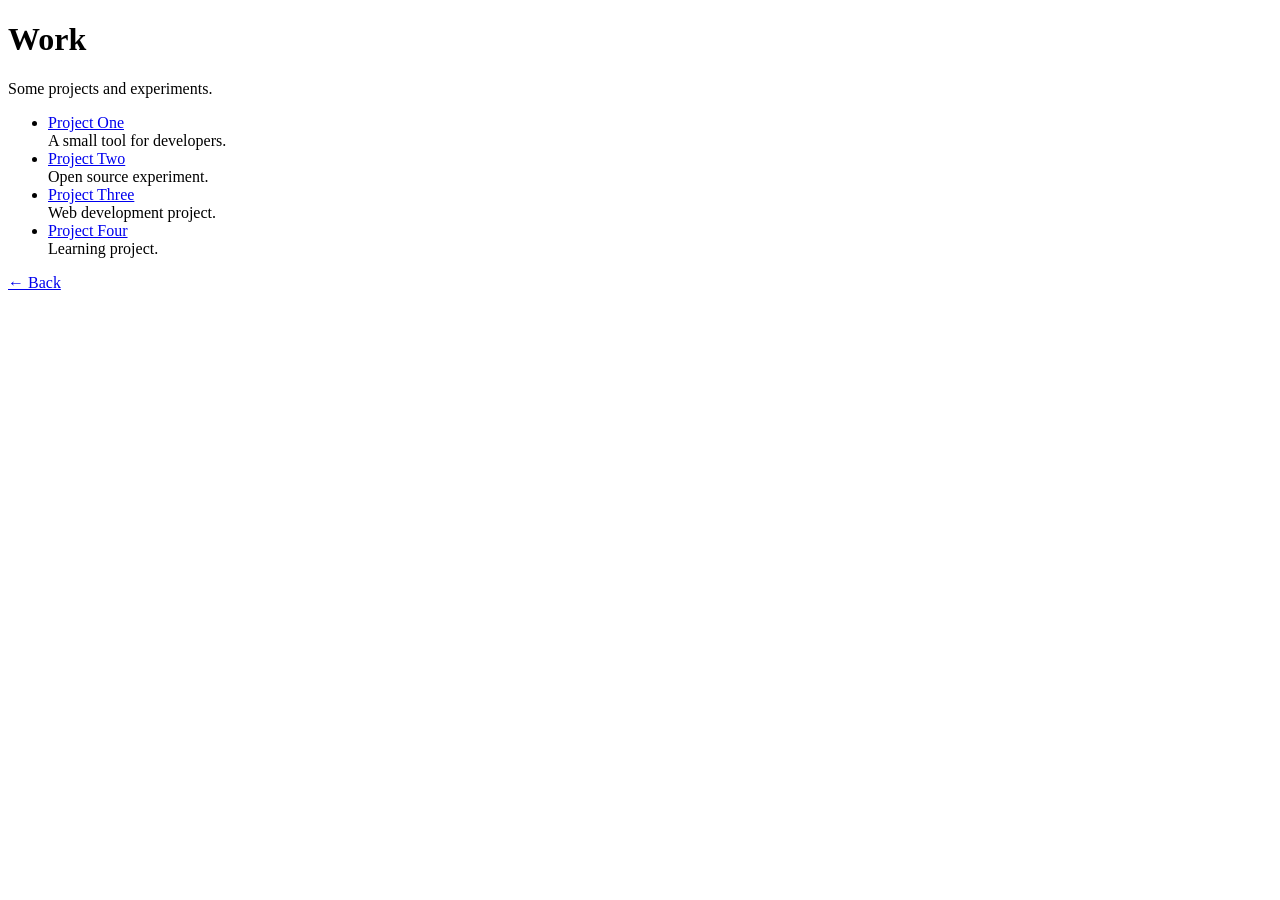
==== work.html @ caf37419 "Create work.html" ====
<!DOCTYPE html>
<html lang="en">
<head>
<meta charset="UTF-8">
<title>Work</title>
<link rel="stylesheet" href="style.css">
</head>

<body>

<div class="container">

<h1>Work</h1>

<p>Some projects and experiments.</p>

<ul class="work-list">

<li>
<a href="#">Project One</a><br>
<span>A small tool for developers.</span>
</li>

<li>
<a href="#">Project Two</a><br>
<span>Open source experiment.</span>
</li>

<li>
<a href="#">Project Three</a><br>
<span>Web development project.</span>
</li>

<li>
<a href="#">Project Four</a><br>
<span>Learning project.</span>
</li>

</ul>

<p class="back">
<a href="index.html">← Back</a>
</p>

</div>

</body>
</html>
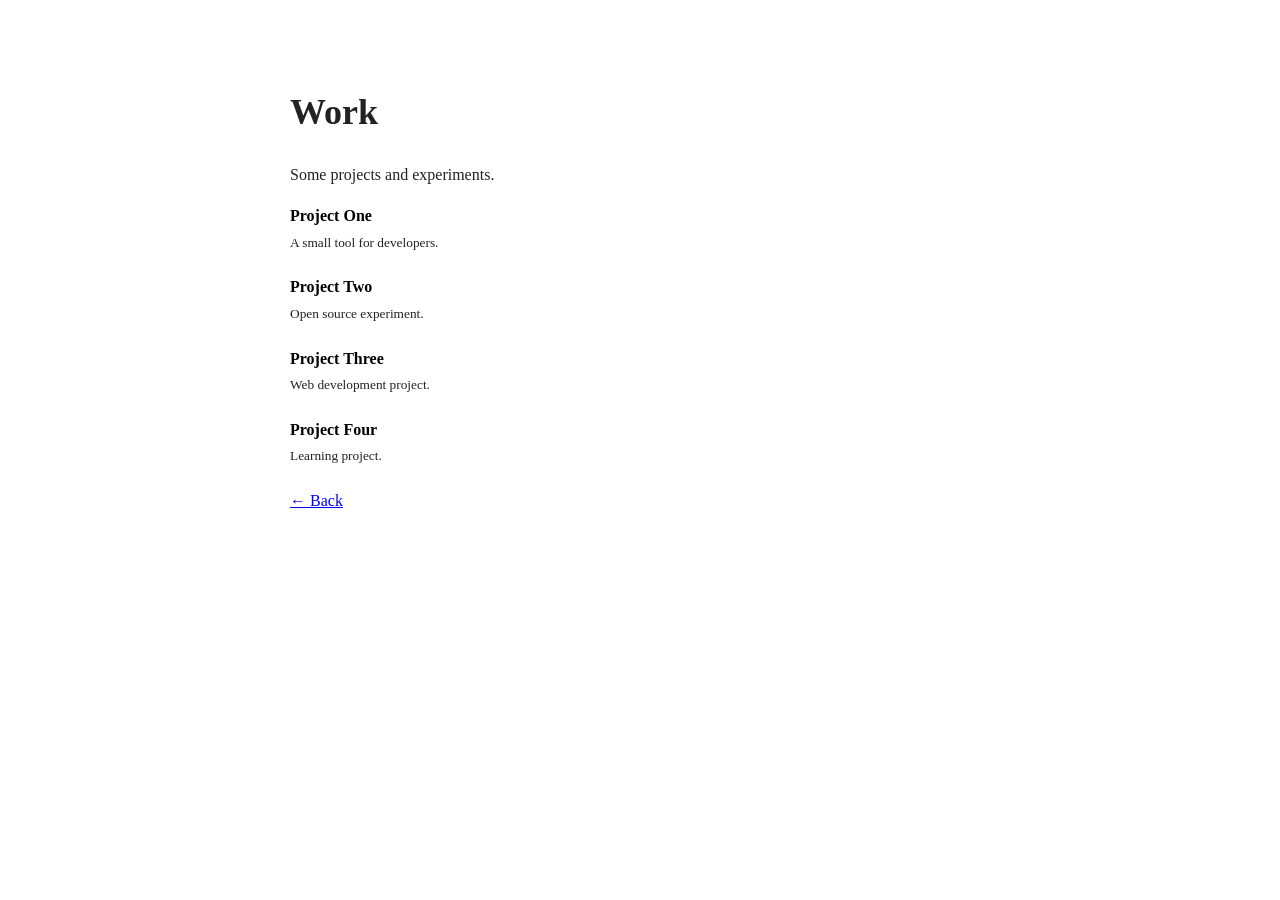
==== commit 4b07277d: "Update work.html" ====
--- a/work.html
+++ b/work.html
@@ -1,48 +1,37 @@
 <!DOCTYPE html>
 <html lang="en">
 <head>
-<meta charset="UTF-8">
-<title>Work</title>
-<link rel="stylesheet" href="style.css">
+<meta charset="UTF-8" />
+<meta name="viewport" content="width=device-width, initial-scale=1" />
+<title>Work — Kailash Nadh</title>
+<link rel="stylesheet" href="style.css" />
 </head>
+<body>
+  <main class="container">
+    <h1>Work</h1>
 
-<body>
+    <p>Some projects and experiments.</p>
 
-<div class="container">
+    <ul class="work-list">
+      <li>
+        <a href="#">Project One</a><br />
+        <small>A small tool for developers.</small>
+      </li>
+      <li>
+        <a href="#">Project Two</a><br />
+        <small>Open source experiment.</small>
+      </li>
+      <li>
+        <a href="#">Project Three</a><br />
+        <small>Web development project.</small>
+      </li>
+      <li>
+        <a href="#">Project Four</a><br />
+        <small>Learning project.</small>
+      </li>
+    </ul>
 
-<h1>Work</h1>
-
-<p>Some projects and experiments.</p>
-
-<ul class="work-list">
-
-<li>
-<a href="#">Project One</a><br>
-<span>A small tool for developers.</span>
-</li>
-
-<li>
-<a href="#">Project Two</a><br>
-<span>Open source experiment.</span>
-</li>
-
-<li>
-<a href="#">Project Three</a><br>
-<span>Web development project.</span>
-</li>
-
-<li>
-<a href="#">Project Four</a><br>
-<span>Learning project.</span>
-</li>
-
-</ul>
-
-<p class="back">
-<a href="index.html">← Back</a>
-</p>
-
-</div>
-
+    <p><a href="index.html" class="back-link">← Back</a></p>
+  </main>
 </body>
 </html>
--- a/style.css
+++ b/style.css
@@ -0,0 +1,64 @@
+body{
+font-family: Georgia, serif;
+background:#ffffff;
+color:#222;
+margin:0;
+line-height:1.6;
+}
+
+.container{
+max-width:700px;
+margin:auto;
+padding:60px 20px;
+}
+
+h1{
+font-size:36px;
+margin-bottom:20px;
+}
+
+.intro{
+font-size:18px;
+margin-bottom:30px;
+}
+
+.nav{
+list-style:none;
+padding:0;
+}
+
+.nav li{
+margin:8px 0;
+}
+
+.nav a{
+text-decoration:none;
+color:#000;
+}
+
+.nav a:hover{
+text-decoration:underline;
+}
+
+.work-list{
+list-style:none;
+padding:0;
+}
+
+.work-list li{
+margin-bottom:20px;
+}
+
+.work-list a{
+font-weight:bold;
+text-decoration:none;
+color:#000;
+}
+
+.work-list a:hover{
+text-decoration:underline;
+}
+
+.back{
+margin-top:40px;
+}
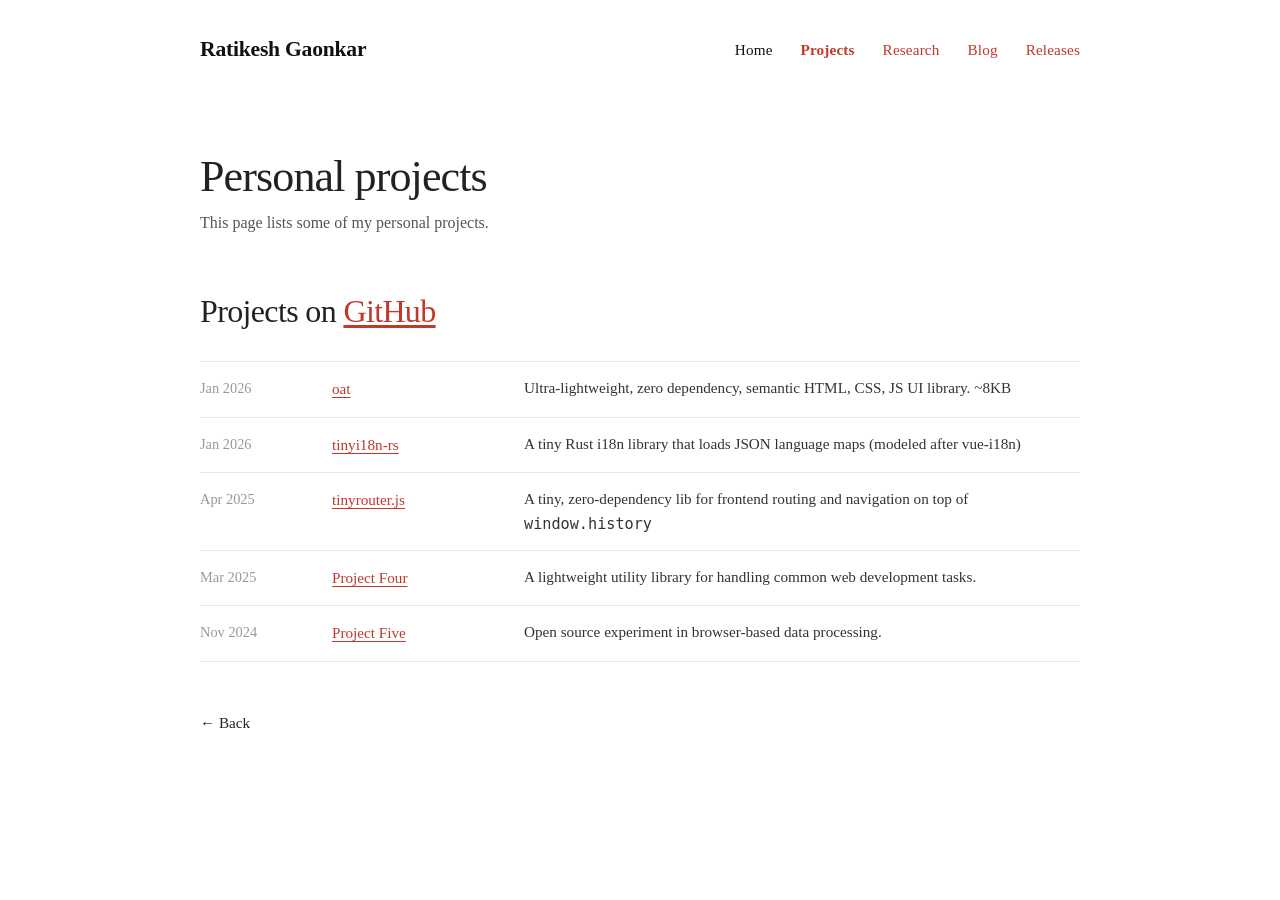
==== commit 0466fbf3: "Update work.html" ====
--- a/work.html
+++ b/work.html
@@ -1,37 +1,62 @@
 <!DOCTYPE html>
 <html lang="en">
 <head>
-<meta charset="UTF-8" />
-<meta name="viewport" content="width=device-width, initial-scale=1" />
-<title>Work — Kailash Nadh</title>
-<link rel="stylesheet" href="style.css" />
+  <meta charset="UTF-8" />
+  <meta name="viewport" content="width=device-width, initial-scale=1" />
+  <title>Projects — Ratikesh Gaonkar</title>
+  <link rel="stylesheet" href="style.css" />
 </head>
 <body>
+
+  <header class="site-header">
+    <a href="index.html" class="site-name">Ratikesh Gaonkar</a>
+    <nav class="site-nav">
+      <a href="index.html">Home</a>
+      <a href="work.html" class="active">Projects</a>
+      <a href="research.html" style="color:#c0392b;">Research</a>
+      <a href="blog.html" style="color:#c0392b;">Blog</a>
+      <a href="releases.html" style="color:#c0392b;">Releases</a>
+    </nav>
+  </header>
+
   <main class="container">
-    <h1>Work</h1>
+    <h1 class="page-title">Personal projects</h1>
+    <p class="page-intro">This page lists some of my personal projects.</p>
 
-    <p>Some projects and experiments.</p>
+    <h2 class="section-heading">
+      Projects on <a href="https://github.com/" target="_blank" rel="noopener noreferrer">GitHub</a>
+    </h2>
 
-    <ul class="work-list">
+    <ul class="project-list">
       <li>
-        <a href="#">Project One</a><br />
-        <small>A small tool for developers.</small>
+        <span class="proj-date">Jan 2026</span>
+        <span class="proj-name"><a href="#">oat</a></span>
+        <span class="proj-desc">Ultra-lightweight, zero dependency, semantic HTML, CSS, JS UI library. ~8KB</span>
       </li>
       <li>
-        <a href="#">Project Two</a><br />
-        <small>Open source experiment.</small>
+        <span class="proj-date">Jan 2026</span>
+        <span class="proj-name"><a href="#">tinyi18n-rs</a></span>
+        <span class="proj-desc">A tiny Rust i18n library that loads JSON language maps (modeled after vue-i18n)</span>
       </li>
       <li>
-        <a href="#">Project Three</a><br />
-        <small>Web development project.</small>
+        <span class="proj-date">Apr 2025</span>
+        <span class="proj-name"><a href="#">tinyrouter.js</a></span>
+        <span class="proj-desc">A tiny, zero-dependency lib for frontend routing and navigation on top of <code>window.history</code></span>
       </li>
       <li>
-        <a href="#">Project Four</a><br />
-        <small>Learning project.</small>
+        <span class="proj-date">Mar 2025</span>
+        <span class="proj-name"><a href="#">Project Four</a></span>
+        <span class="proj-desc">A lightweight utility library for handling common web development tasks.</span>
+      </li>
+      <li>
+        <span class="proj-date">Nov 2024</span>
+        <span class="proj-name"><a href="#">Project Five</a></span>
+        <span class="proj-desc">Open source experiment in browser-based data processing.</span>
       </li>
     </ul>
 
     <p><a href="index.html" class="back-link">← Back</a></p>
   </main>
+
 </body>
 </html>
--- a/style.css
+++ b/style.css
@@ -1,64 +1,201 @@
-body{
-font-family: Georgia, serif;
-background:#ffffff;
-color:#222;
-margin:0;
-line-height:1.6;
-}
-
-.container{
-max-width:700px;
-margin:auto;
-padding:60px 20px;
-}
-
-h1{
-font-size:36px;
-margin-bottom:20px;
-}
-
-.intro{
-font-size:18px;
-margin-bottom:30px;
-}
-
-.nav{
-list-style:none;
-padding:0;
-}
-
-.nav li{
-margin:8px 0;
-}
-
-.nav a{
-text-decoration:none;
-color:#000;
-}
-
-.nav a:hover{
-text-decoration:underline;
-}
-
-.work-list{
-list-style:none;
-padding:0;
-}
-
-.work-list li{
-margin-bottom:20px;
-}
-
-.work-list a{
-font-weight:bold;
-text-decoration:none;
-color:#000;
-}
-
-.work-list a:hover{
-text-decoration:underline;
-}
-
-.back{
-margin-top:40px;
-}
+/* Reset and base */
+* {
+  box-sizing: border-box;
+}
+
+body {
+  margin: 0;
+  font-family: Georgia, "Times New Roman", serif;
+  background-color: #fff;
+  color: #222;
+  line-height: 1.65;
+  -webkit-font-smoothing: antialiased;
+}
+
+/* ─── HEADER / NAV ─── */
+.site-header {
+  display: flex;
+  align-items: center;
+  justify-content: space-between;
+  max-width: 960px;
+  margin: 0 auto;
+  padding: 32px 40px 24px;
+  border-bottom: none;
+}
+
+.site-name {
+  font-size: 1.35rem;
+  font-weight: 700;
+  color: #111;
+  text-decoration: none;
+  letter-spacing: -0.01em;
+}
+
+.site-nav {
+  display: flex;
+  gap: 28px;
+  align-items: center;
+}
+
+.site-nav a {
+  font-size: 0.95rem;
+  font-weight: 500;
+  font-family: Georgia, serif;
+  color: #111;
+  text-decoration: none;
+  letter-spacing: 0.01em;
+}
+
+.site-nav a.active,
+.site-nav a:hover {
+  color: #c0392b;
+}
+
+/* Active nav item is bold */
+.site-nav a.active {
+  font-weight: 700;
+}
+
+/* ─── MAIN CONTENT ─── */
+.container {
+  max-width: 960px;
+  margin: 0 auto;
+  padding: 60px 40px 100px;
+}
+
+/* ─── PAGE TITLE ─── */
+h1.page-title {
+  font-size: 2.75rem;
+  font-weight: 400;
+  letter-spacing: -0.02em;
+  margin: 0 0 0.5rem 0;
+  line-height: 1.15;
+}
+
+.page-intro {
+  font-size: 1rem;
+  color: #555;
+  margin: 0 0 3rem 0;
+}
+
+/* ─── SECTION HEADING ─── */
+h2.section-heading {
+  font-size: 2rem;
+  font-weight: 400;
+  letter-spacing: -0.02em;
+  margin: 0 0 1.5rem 0;
+}
+
+h2.section-heading a {
+  color: #c0392b;
+  text-decoration: underline;
+  text-underline-offset: 3px;
+}
+
+/* ─── PROJECT LIST ─── */
+.project-list {
+  list-style: none;
+  padding: 0;
+  margin: 0 0 3rem 0;
+}
+
+.project-list li {
+  display: grid;
+  grid-template-columns: 120px 180px 1fr;
+  gap: 0 12px;
+  padding: 14px 0;
+  border-top: 1px solid #e8e8e8;
+  align-items: start;
+}
+
+.project-list li:last-child {
+  border-bottom: 1px solid #e8e8e8;
+}
+
+.proj-date {
+  font-size: 0.9rem;
+  color: #999;
+  padding-top: 1px;
+}
+
+.proj-name a {
+  color: #c0392b;
+  text-decoration: underline;
+  text-underline-offset: 3px;
+  font-size: 0.95rem;
+}
+
+.proj-name a:hover {
+  color: #96281b;
+}
+
+.proj-desc {
+  font-size: 0.95rem;
+  color: #333;
+  line-height: 1.6;
+}
+
+/* ─── HOME PAGE ─── */
+.home-name {
+  font-size: 2.75rem;
+  font-weight: 400;
+  letter-spacing: -0.02em;
+  margin: 0 0 1rem 0;
+}
+
+.home-subtitle {
+  font-size: 1.05rem;
+  color: #444;
+  max-width: 540px;
+  margin: 0 0 2.5rem 0;
+}
+
+.home-nav {
+  display: flex;
+  gap: 20px;
+}
+
+.home-nav a {
+  font-size: 1rem;
+  font-weight: 600;
+  color: #111;
+  text-decoration: none;
+}
+
+.home-nav a:hover {
+  text-decoration: underline;
+}
+
+/* ─── BACK LINK ─── */
+.back-link {
+  color: #222;
+  text-decoration: none;
+  font-size: 0.95rem;
+}
+
+.back-link:hover {
+  text-decoration: underline;
+}
+
+/* ─── RESPONSIVE ─── */
+@media (max-width: 640px) {
+  .site-header {
+    padding: 24px 20px 16px;
+    flex-direction: column;
+    align-items: flex-start;
+    gap: 12px;
+  }
+
+  .container {
+    padding: 40px 20px 60px;
+  }
+
+  .project-list li {
+    grid-template-columns: 90px 1fr;
+    grid-template-rows: auto auto;
+  }
+
+  .proj-desc {
+    grid-column: 2;
+  }
+}
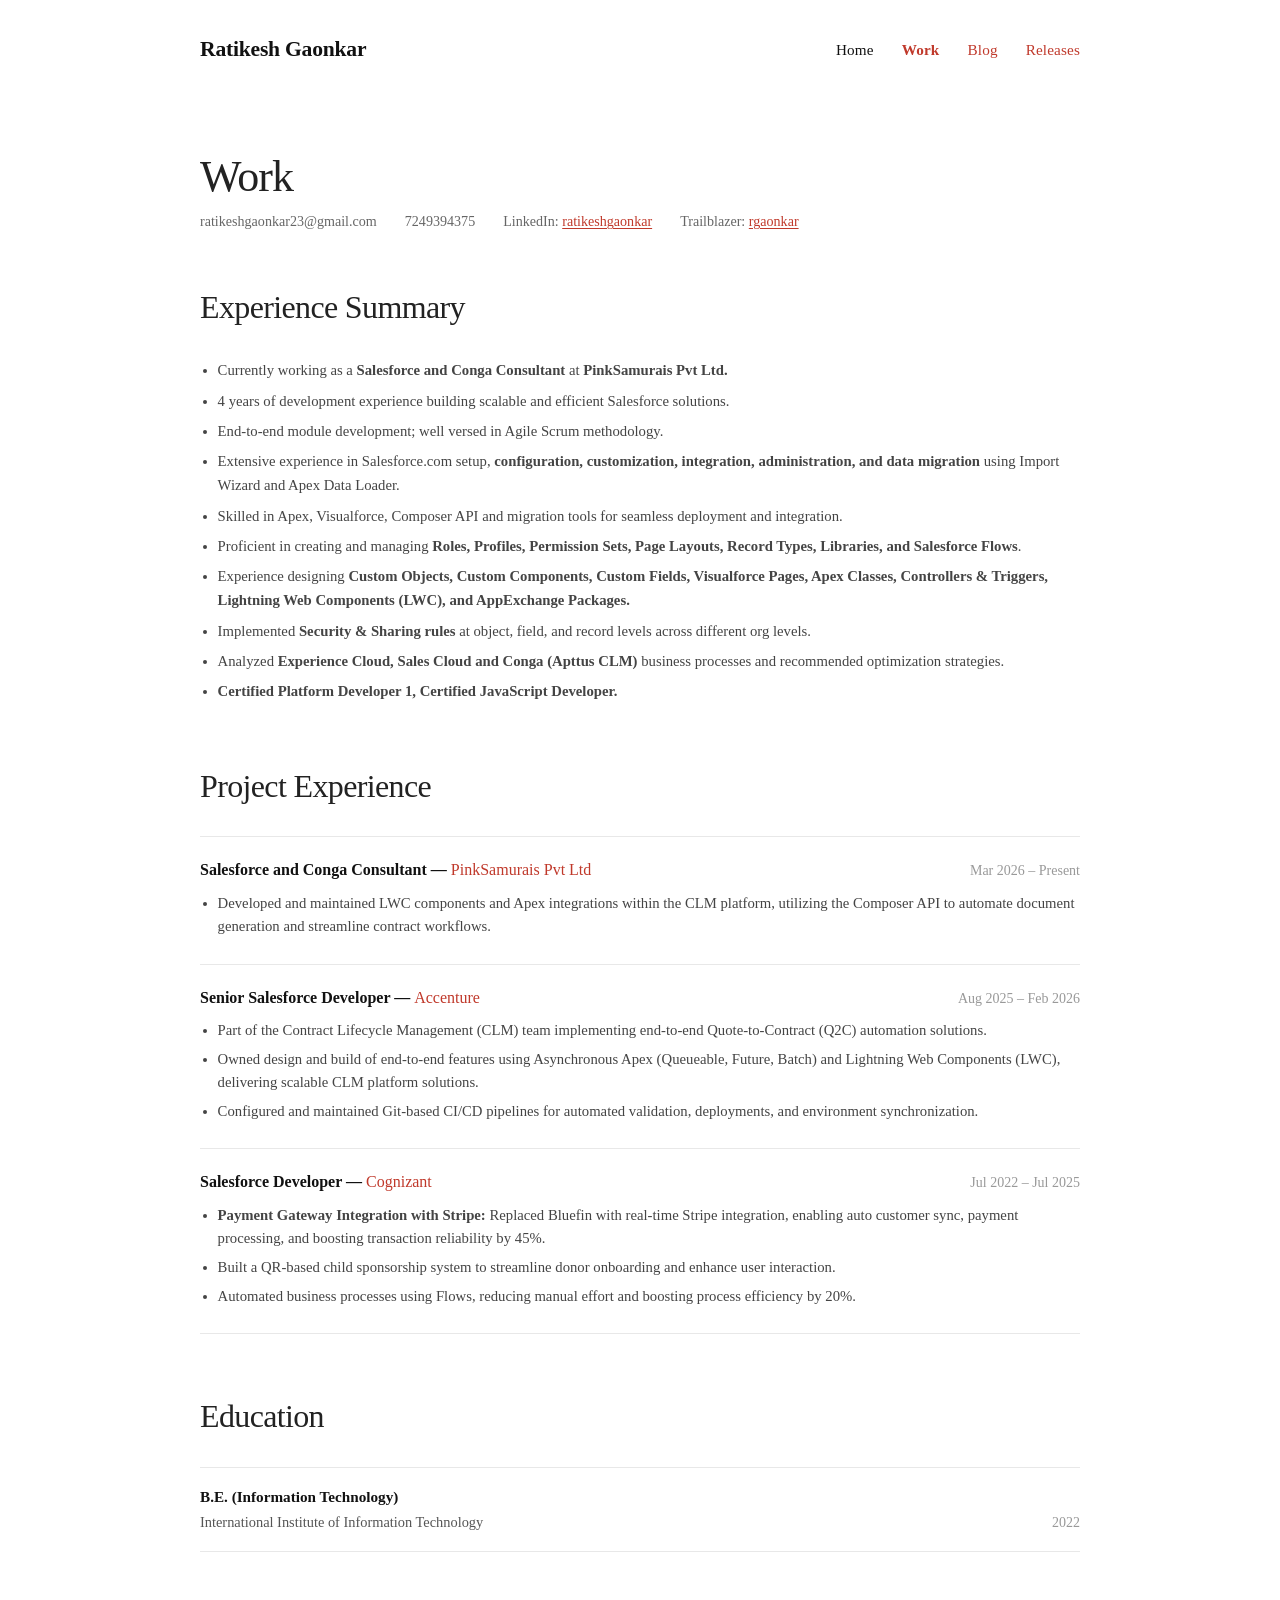
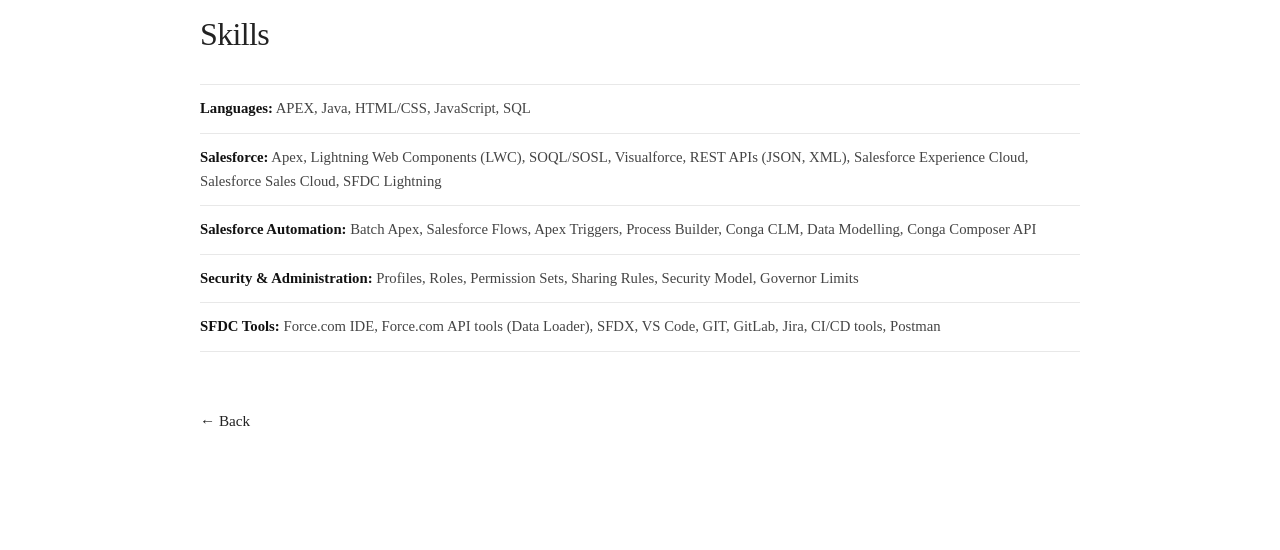
==== commit 5d07d0b7: "Update work.html" ====
--- a/work.html
+++ b/work.html
@@ -3,8 +3,50 @@
 <head>
   <meta charset="UTF-8" />
   <meta name="viewport" content="width=device-width, initial-scale=1" />
-  <title>Projects — Ratikesh Gaonkar</title>
+  <title>Work — Ratikesh Gaonkar</title>
   <link rel="stylesheet" href="style.css" />
+  <style>
+    .section-block { margin-bottom: 3.5rem; }
+
+    /* Contact bar */
+    .contact-bar {
+      display: flex;
+      flex-wrap: wrap;
+      gap: 6px 28px;
+      margin-bottom: 3rem;
+      font-size: 0.88rem;
+      color: #666;
+    }
+    .contact-bar a { color: #c0392b; text-decoration: underline; text-underline-offset: 2px; }
+
+    /* Summary */
+    .summary-list { list-style: disc; padding-left: 1.1rem; margin: 0; }
+    .summary-list li { font-size: 0.92rem; color: #444; margin-bottom: 6px; line-height: 1.65; }
+
+    /* Experience */
+    .exp-list { list-style: none; padding: 0; margin: 0; }
+    .exp-list > li { padding: 20px 0; border-top: 1px solid #e8e8e8; }
+    .exp-list > li:last-child { border-bottom: 1px solid #e8e8e8; }
+    .exp-header { display: flex; justify-content: space-between; align-items: baseline; gap: 12px; margin-bottom: 4px; }
+    .exp-title { font-size: 1rem; font-weight: 700; color: #111; }
+    .exp-company { color: #c0392b; font-weight: 400; }
+    .exp-date { font-size: 0.875rem; color: #999; white-space: nowrap; flex-shrink: 0; }
+    .exp-bullets { margin: 8px 0 0 0; padding: 0 0 0 1.1rem; list-style: disc; }
+    .exp-bullets li { font-size: 0.92rem; color: #444; margin-bottom: 5px; line-height: 1.6; }
+
+    /* Education */
+    .edu-entry { padding: 16px 0; border-top: 1px solid #e8e8e8; border-bottom: 1px solid #e8e8e8; }
+    .edu-degree { font-size: 0.95rem; font-weight: 600; color: #111; }
+    .edu-row { display: flex; justify-content: space-between; align-items: baseline; margin-top: 2px; }
+    .edu-school { font-size: 0.9rem; color: #555; }
+    .edu-year { font-size: 0.875rem; color: #999; }
+
+    /* Skills */
+    .skills-list { list-style: none; padding: 0; margin: 0; }
+    .skills-list li { padding: 12px 0; border-top: 1px solid #e8e8e8; font-size: 0.92rem; color: #444; line-height: 1.6; }
+    .skills-list li:last-child { border-bottom: 1px solid #e8e8e8; }
+    .skill-label { font-weight: 700; color: #111; }
+  </style>
 </head>
 <body>
 
@@ -12,48 +54,105 @@
     <a href="index.html" class="site-name">Ratikesh Gaonkar</a>
     <nav class="site-nav">
       <a href="index.html">Home</a>
-      <a href="work.html" class="active">Projects</a>
-      <a href="research.html" style="color:#c0392b;">Research</a>
+      <a href="work.html" class="active">Work</a>
       <a href="blog.html" style="color:#c0392b;">Blog</a>
       <a href="releases.html" style="color:#c0392b;">Releases</a>
     </nav>
   </header>
 
   <main class="container">
-    <h1 class="page-title">Personal projects</h1>
-    <p class="page-intro">This page lists some of my personal projects.</p>
+    <h1 class="page-title">Work</h1>
 
-    <h2 class="section-heading">
-      Projects on <a href="https://github.com/" target="_blank" rel="noopener noreferrer">GitHub</a>
-    </h2>
+    <!-- Contact -->
+    <div class="contact-bar">
+      <span>ratikeshgaonkar23@gmail.com</span>
+      <span>7249394375</span>
+      <span>LinkedIn: <a href="https://linkedin.com/in/ratikeshgaonkar" target="_blank" rel="noopener noreferrer">ratikeshgaonkar</a></span>
+      <span>Trailblazer: <a href="https://trailblazer.salesforce.com/id/rgaonkar" target="_blank" rel="noopener noreferrer">rgaonkar</a></span>
+    </div>
 
-    <ul class="project-list">
-      <li>
-        <span class="proj-date">Jan 2026</span>
-        <span class="proj-name"><a href="#">oat</a></span>
-        <span class="proj-desc">Ultra-lightweight, zero dependency, semantic HTML, CSS, JS UI library. ~8KB</span>
-      </li>
-      <li>
-        <span class="proj-date">Jan 2026</span>
-        <span class="proj-name"><a href="#">tinyi18n-rs</a></span>
-        <span class="proj-desc">A tiny Rust i18n library that loads JSON language maps (modeled after vue-i18n)</span>
-      </li>
-      <li>
-        <span class="proj-date">Apr 2025</span>
-        <span class="proj-name"><a href="#">tinyrouter.js</a></span>
-        <span class="proj-desc">A tiny, zero-dependency lib for frontend routing and navigation on top of <code>window.history</code></span>
-      </li>
-      <li>
-        <span class="proj-date">Mar 2025</span>
-        <span class="proj-name"><a href="#">Project Four</a></span>
-        <span class="proj-desc">A lightweight utility library for handling common web development tasks.</span>
-      </li>
-      <li>
-        <span class="proj-date">Nov 2024</span>
-        <span class="proj-name"><a href="#">Project Five</a></span>
-        <span class="proj-desc">Open source experiment in browser-based data processing.</span>
-      </li>
-    </ul>
+    <!-- Experience Summary -->
+    <div class="section-block">
+      <h2 class="section-heading">Experience Summary</h2>
+      <ul class="summary-list">
+        <li>Currently working as a <strong>Salesforce and Conga Consultant</strong> at <strong>PinkSamurais Pvt Ltd.</strong></li>
+        <li>4 years of development experience building scalable and efficient Salesforce solutions.</li>
+        <li>End-to-end module development; well versed in Agile Scrum methodology.</li>
+        <li>Extensive experience in Salesforce.com setup, <strong>configuration, customization, integration, administration, and data migration</strong> using Import Wizard and Apex Data Loader.</li>
+        <li>Skilled in Apex, Visualforce, Composer API and migration tools for seamless deployment and integration.</li>
+        <li>Proficient in creating and managing <strong>Roles, Profiles, Permission Sets, Page Layouts, Record Types, Libraries, and Salesforce Flows</strong>.</li>
+        <li>Experience designing <strong>Custom Objects, Custom Components, Custom Fields, Visualforce Pages, Apex Classes, Controllers &amp; Triggers, Lightning Web Components (LWC), and AppExchange Packages.</strong></li>
+        <li>Implemented <strong>Security &amp; Sharing rules</strong> at object, field, and record levels across different org levels.</li>
+        <li>Analyzed <strong>Experience Cloud, Sales Cloud and Conga (Apttus CLM)</strong> business processes and recommended optimization strategies.</li>
+        <li><strong>Certified Platform Developer 1, Certified JavaScript Developer.</strong></li>
+      </ul>
+    </div>
+
+    <!-- Project Experience -->
+    <div class="section-block">
+      <h2 class="section-heading">Project Experience</h2>
+      <ul class="exp-list">
+
+        <li>
+          <div class="exp-header">
+            <span class="exp-title">Salesforce and Conga Consultant &mdash; <span class="exp-company">PinkSamurais Pvt Ltd</span></span>
+            <span class="exp-date">Mar 2026 – Present</span>
+          </div>
+          <ul class="exp-bullets">
+            <li>Developed and maintained LWC components and Apex integrations within the CLM platform, utilizing the Composer API to automate document generation and streamline contract workflows.</li>
+          </ul>
+        </li>
+
+        <li>
+          <div class="exp-header">
+            <span class="exp-title">Senior Salesforce Developer &mdash; <span class="exp-company">Accenture</span></span>
+            <span class="exp-date">Aug 2025 – Feb 2026</span>
+          </div>
+          <ul class="exp-bullets">
+            <li>Part of the Contract Lifecycle Management (CLM) team implementing end-to-end Quote-to-Contract (Q2C) automation solutions.</li>
+            <li>Owned design and build of end-to-end features using Asynchronous Apex (Queueable, Future, Batch) and Lightning Web Components (LWC), delivering scalable CLM platform solutions.</li>
+            <li>Configured and maintained Git-based CI/CD pipelines for automated validation, deployments, and environment synchronization.</li>
+          </ul>
+        </li>
+
+        <li>
+          <div class="exp-header">
+            <span class="exp-title">Salesforce Developer &mdash; <span class="exp-company">Cognizant</span></span>
+            <span class="exp-date">Jul 2022 – Jul 2025</span>
+          </div>
+          <ul class="exp-bullets">
+            <li><strong>Payment Gateway Integration with Stripe:</strong> Replaced Bluefin with real-time Stripe integration, enabling auto customer sync, payment processing, and boosting transaction reliability by 45%.</li>
+            <li>Built a QR-based child sponsorship system to streamline donor onboarding and enhance user interaction.</li>
+            <li>Automated business processes using Flows, reducing manual effort and boosting process efficiency by 20%.</li>
+          </ul>
+        </li>
+
+      </ul>
+    </div>
+
+    <!-- Education -->
+    <div class="section-block">
+      <h2 class="section-heading">Education</h2>
+      <div class="edu-entry">
+        <div class="edu-degree">B.E. (Information Technology)</div>
+        <div class="edu-row">
+          <span class="edu-school">International Institute of Information Technology</span>
+          <span class="edu-year">2022</span>
+        </div>
+      </div>
+    </div>
+
+    <!-- Skills -->
+    <div class="section-block">
+      <h2 class="section-heading">Skills</h2>
+      <ul class="skills-list">
+        <li><span class="skill-label">Languages:</span> APEX, Java, HTML/CSS, JavaScript, SQL</li>
+        <li><span class="skill-label">Salesforce:</span> Apex, Lightning Web Components (LWC), SOQL/SOSL, Visualforce, REST APIs (JSON, XML), Salesforce Experience Cloud, Salesforce Sales Cloud, SFDC Lightning</li>
+        <li><span class="skill-label">Salesforce Automation:</span> Batch Apex, Salesforce Flows, Apex Triggers, Process Builder, Conga CLM, Data Modelling, Conga Composer API</li>
+        <li><span class="skill-label">Security &amp; Administration:</span> Profiles, Roles, Permission Sets, Sharing Rules, Security Model, Governor Limits</li>
+        <li><span class="skill-label">SFDC Tools:</span> Force.com IDE, Force.com API tools (Data Loader), SFDX, VS Code, GIT, GitLab, Jira, CI/CD tools, Postman</li>
+      </ul>
+    </div>
 
     <p><a href="index.html" class="back-link">← Back</a></p>
   </main>
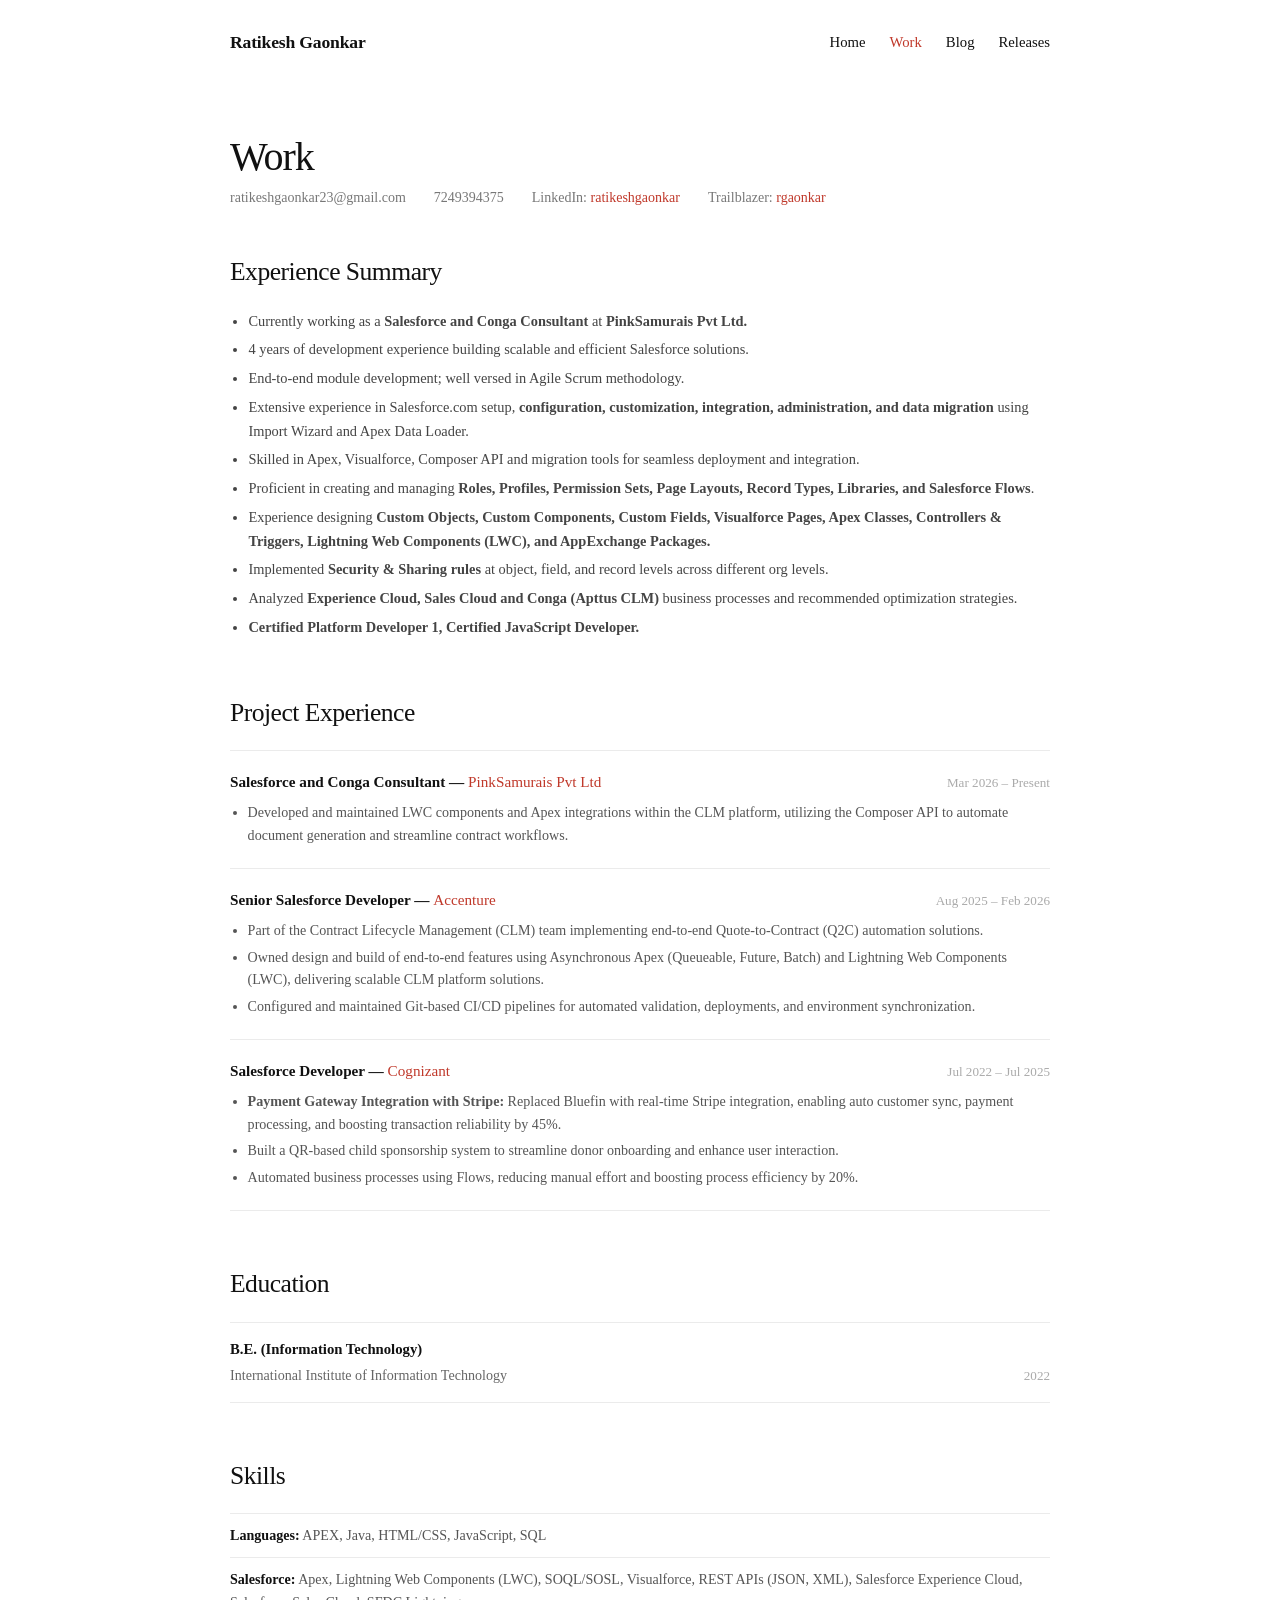
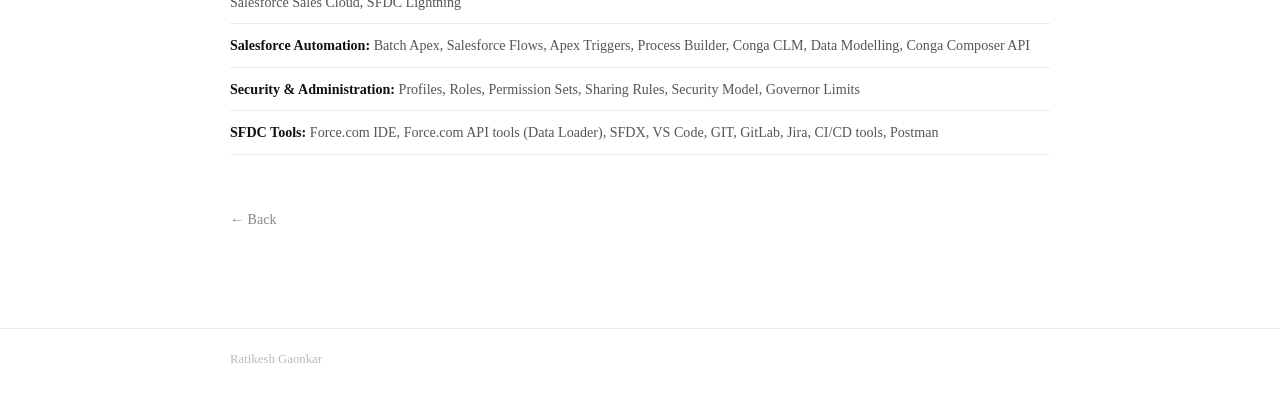
==== commit 4f6c6a23: "Update work.html" ====
--- a/work.html
+++ b/work.html
@@ -5,157 +5,125 @@
   <meta name="viewport" content="width=device-width, initial-scale=1" />
   <title>Work — Ratikesh Gaonkar</title>
   <link rel="stylesheet" href="style.css" />
-  <style>
-    .section-block { margin-bottom: 3.5rem; }
-
-    /* Contact bar */
-    .contact-bar {
-      display: flex;
-      flex-wrap: wrap;
-      gap: 6px 28px;
-      margin-bottom: 3rem;
-      font-size: 0.88rem;
-      color: #666;
-    }
-    .contact-bar a { color: #c0392b; text-decoration: underline; text-underline-offset: 2px; }
-
-    /* Summary */
-    .summary-list { list-style: disc; padding-left: 1.1rem; margin: 0; }
-    .summary-list li { font-size: 0.92rem; color: #444; margin-bottom: 6px; line-height: 1.65; }
-
-    /* Experience */
-    .exp-list { list-style: none; padding: 0; margin: 0; }
-    .exp-list > li { padding: 20px 0; border-top: 1px solid #e8e8e8; }
-    .exp-list > li:last-child { border-bottom: 1px solid #e8e8e8; }
-    .exp-header { display: flex; justify-content: space-between; align-items: baseline; gap: 12px; margin-bottom: 4px; }
-    .exp-title { font-size: 1rem; font-weight: 700; color: #111; }
-    .exp-company { color: #c0392b; font-weight: 400; }
-    .exp-date { font-size: 0.875rem; color: #999; white-space: nowrap; flex-shrink: 0; }
-    .exp-bullets { margin: 8px 0 0 0; padding: 0 0 0 1.1rem; list-style: disc; }
-    .exp-bullets li { font-size: 0.92rem; color: #444; margin-bottom: 5px; line-height: 1.6; }
-
-    /* Education */
-    .edu-entry { padding: 16px 0; border-top: 1px solid #e8e8e8; border-bottom: 1px solid #e8e8e8; }
-    .edu-degree { font-size: 0.95rem; font-weight: 600; color: #111; }
-    .edu-row { display: flex; justify-content: space-between; align-items: baseline; margin-top: 2px; }
-    .edu-school { font-size: 0.9rem; color: #555; }
-    .edu-year { font-size: 0.875rem; color: #999; }
-
-    /* Skills */
-    .skills-list { list-style: none; padding: 0; margin: 0; }
-    .skills-list li { padding: 12px 0; border-top: 1px solid #e8e8e8; font-size: 0.92rem; color: #444; line-height: 1.6; }
-    .skills-list li:last-child { border-bottom: 1px solid #e8e8e8; }
-    .skill-label { font-weight: 700; color: #111; }
-  </style>
 </head>
 <body>
 
   <header class="site-header">
-    <a href="index.html" class="site-name">Ratikesh Gaonkar</a>
-    <nav class="site-nav">
-      <a href="index.html">Home</a>
-      <a href="work.html" class="active">Work</a>
-      <a href="blog.html" style="color:#c0392b;">Blog</a>
-      <a href="releases.html" style="color:#c0392b;">Releases</a>
-    </nav>
+    <div class="wrap">
+      <a href="index.html" class="site-logo-text">Ratikesh Gaonkar</a>
+      <nav class="site-nav">
+        <a href="index.html">Home</a>
+        <a href="work.html" class="active">Work</a>
+        <a href="blog.html">Blog</a>
+        <a href="releases.html">Releases</a>
+      </nav>
+    </div>
   </header>
 
-  <main class="container">
-    <h1 class="page-title">Work</h1>
+  <main class="page-content">
+    <div class="wrap">
 
-    <!-- Contact -->
-    <div class="contact-bar">
-      <span>ratikeshgaonkar23@gmail.com</span>
-      <span>7249394375</span>
-      <span>LinkedIn: <a href="https://linkedin.com/in/ratikeshgaonkar" target="_blank" rel="noopener noreferrer">ratikeshgaonkar</a></span>
-      <span>Trailblazer: <a href="https://trailblazer.salesforce.com/id/rgaonkar" target="_blank" rel="noopener noreferrer">rgaonkar</a></span>
-    </div>
+      <h1>Work</h1>
 
-    <!-- Experience Summary -->
-    <div class="section-block">
-      <h2 class="section-heading">Experience Summary</h2>
-      <ul class="summary-list">
-        <li>Currently working as a <strong>Salesforce and Conga Consultant</strong> at <strong>PinkSamurais Pvt Ltd.</strong></li>
-        <li>4 years of development experience building scalable and efficient Salesforce solutions.</li>
-        <li>End-to-end module development; well versed in Agile Scrum methodology.</li>
-        <li>Extensive experience in Salesforce.com setup, <strong>configuration, customization, integration, administration, and data migration</strong> using Import Wizard and Apex Data Loader.</li>
-        <li>Skilled in Apex, Visualforce, Composer API and migration tools for seamless deployment and integration.</li>
-        <li>Proficient in creating and managing <strong>Roles, Profiles, Permission Sets, Page Layouts, Record Types, Libraries, and Salesforce Flows</strong>.</li>
-        <li>Experience designing <strong>Custom Objects, Custom Components, Custom Fields, Visualforce Pages, Apex Classes, Controllers &amp; Triggers, Lightning Web Components (LWC), and AppExchange Packages.</strong></li>
-        <li>Implemented <strong>Security &amp; Sharing rules</strong> at object, field, and record levels across different org levels.</li>
-        <li>Analyzed <strong>Experience Cloud, Sales Cloud and Conga (Apttus CLM)</strong> business processes and recommended optimization strategies.</li>
-        <li><strong>Certified Platform Developer 1, Certified JavaScript Developer.</strong></li>
-      </ul>
-    </div>
+      <!-- Contact -->
+      <div class="contact-bar">
+        <span>ratikeshgaonkar23@gmail.com</span>
+        <span>7249394375</span>
+        <span>LinkedIn: <a href="https://linkedin.com/in/ratikeshgaonkar" target="_blank" rel="noopener noreferrer">ratikeshgaonkar</a></span>
+        <span>Trailblazer: <a href="https://trailblazer.salesforce.com/id/rgaonkar" target="_blank" rel="noopener noreferrer">rgaonkar</a></span>
+      </div>
 
-    <!-- Project Experience -->
-    <div class="section-block">
-      <h2 class="section-heading">Project Experience</h2>
-      <ul class="exp-list">
+      <!-- Experience Summary -->
+      <div class="section-block">
+        <h2>Experience Summary</h2>
+        <ul class="summary-list">
+          <li>Currently working as a <strong>Salesforce and Conga Consultant</strong> at <strong>PinkSamurais Pvt Ltd.</strong></li>
+          <li>4 years of development experience building scalable and efficient Salesforce solutions.</li>
+          <li>End-to-end module development; well versed in Agile Scrum methodology.</li>
+          <li>Extensive experience in Salesforce.com setup, <strong>configuration, customization, integration, administration, and data migration</strong> using Import Wizard and Apex Data Loader.</li>
+          <li>Skilled in Apex, Visualforce, Composer API and migration tools for seamless deployment and integration.</li>
+          <li>Proficient in creating and managing <strong>Roles, Profiles, Permission Sets, Page Layouts, Record Types, Libraries, and Salesforce Flows</strong>.</li>
+          <li>Experience designing <strong>Custom Objects, Custom Components, Custom Fields, Visualforce Pages, Apex Classes, Controllers &amp; Triggers, Lightning Web Components (LWC), and AppExchange Packages.</strong></li>
+          <li>Implemented <strong>Security &amp; Sharing rules</strong> at object, field, and record levels across different org levels.</li>
+          <li>Analyzed <strong>Experience Cloud, Sales Cloud and Conga (Apttus CLM)</strong> business processes and recommended optimization strategies.</li>
+          <li><strong>Certified Platform Developer 1, Certified JavaScript Developer.</strong></li>
+        </ul>
+      </div>
 
-        <li>
-          <div class="exp-header">
-            <span class="exp-title">Salesforce and Conga Consultant &mdash; <span class="exp-company">PinkSamurais Pvt Ltd</span></span>
-            <span class="exp-date">Mar 2026 – Present</span>
+      <!-- Project Experience -->
+      <div class="section-block">
+        <h2>Project Experience</h2>
+        <ul class="exp-list">
+
+          <li>
+            <div class="exp-header">
+              <span class="exp-title">Salesforce and Conga Consultant &mdash; <span class="exp-company">PinkSamurais Pvt Ltd</span></span>
+              <span class="exp-date">Mar 2026 – Present</span>
+            </div>
+            <ul class="exp-bullets">
+              <li>Developed and maintained LWC components and Apex integrations within the CLM platform, utilizing the Composer API to automate document generation and streamline contract workflows.</li>
+            </ul>
+          </li>
+
+          <li>
+            <div class="exp-header">
+              <span class="exp-title">Senior Salesforce Developer &mdash; <span class="exp-company">Accenture</span></span>
+              <span class="exp-date">Aug 2025 – Feb 2026</span>
+            </div>
+            <ul class="exp-bullets">
+              <li>Part of the Contract Lifecycle Management (CLM) team implementing end-to-end Quote-to-Contract (Q2C) automation solutions.</li>
+              <li>Owned design and build of end-to-end features using Asynchronous Apex (Queueable, Future, Batch) and Lightning Web Components (LWC), delivering scalable CLM platform solutions.</li>
+              <li>Configured and maintained Git-based CI/CD pipelines for automated validation, deployments, and environment synchronization.</li>
+            </ul>
+          </li>
+
+          <li>
+            <div class="exp-header">
+              <span class="exp-title">Salesforce Developer &mdash; <span class="exp-company">Cognizant</span></span>
+              <span class="exp-date">Jul 2022 – Jul 2025</span>
+            </div>
+            <ul class="exp-bullets">
+              <li><strong>Payment Gateway Integration with Stripe:</strong> Replaced Bluefin with real-time Stripe integration, enabling auto customer sync, payment processing, and boosting transaction reliability by 45%.</li>
+              <li>Built a QR-based child sponsorship system to streamline donor onboarding and enhance user interaction.</li>
+              <li>Automated business processes using Flows, reducing manual effort and boosting process efficiency by 20%.</li>
+            </ul>
+          </li>
+
+        </ul>
+      </div>
+
+      <!-- Education -->
+      <div class="section-block">
+        <h2>Education</h2>
+        <div class="edu-entry">
+          <div class="edu-degree">B.E. (Information Technology)</div>
+          <div class="edu-row">
+            <span class="edu-school">International Institute of Information Technology</span>
+            <span class="edu-year">2022</span>
           </div>
-          <ul class="exp-bullets">
-            <li>Developed and maintained LWC components and Apex integrations within the CLM platform, utilizing the Composer API to automate document generation and streamline contract workflows.</li>
-          </ul>
-        </li>
-
-        <li>
-          <div class="exp-header">
-            <span class="exp-title">Senior Salesforce Developer &mdash; <span class="exp-company">Accenture</span></span>
-            <span class="exp-date">Aug 2025 – Feb 2026</span>
-          </div>
-          <ul class="exp-bullets">
-            <li>Part of the Contract Lifecycle Management (CLM) team implementing end-to-end Quote-to-Contract (Q2C) automation solutions.</li>
-            <li>Owned design and build of end-to-end features using Asynchronous Apex (Queueable, Future, Batch) and Lightning Web Components (LWC), delivering scalable CLM platform solutions.</li>
-            <li>Configured and maintained Git-based CI/CD pipelines for automated validation, deployments, and environment synchronization.</li>
-          </ul>
-        </li>
-
-        <li>
-          <div class="exp-header">
-            <span class="exp-title">Salesforce Developer &mdash; <span class="exp-company">Cognizant</span></span>
-            <span class="exp-date">Jul 2022 – Jul 2025</span>
-          </div>
-          <ul class="exp-bullets">
-            <li><strong>Payment Gateway Integration with Stripe:</strong> Replaced Bluefin with real-time Stripe integration, enabling auto customer sync, payment processing, and boosting transaction reliability by 45%.</li>
-            <li>Built a QR-based child sponsorship system to streamline donor onboarding and enhance user interaction.</li>
-            <li>Automated business processes using Flows, reducing manual effort and boosting process efficiency by 20%.</li>
-          </ul>
-        </li>
-
-      </ul>
-    </div>
-
-    <!-- Education -->
-    <div class="section-block">
-      <h2 class="section-heading">Education</h2>
-      <div class="edu-entry">
-        <div class="edu-degree">B.E. (Information Technology)</div>
-        <div class="edu-row">
-          <span class="edu-school">International Institute of Information Technology</span>
-          <span class="edu-year">2022</span>
         </div>
       </div>
+
+      <!-- Skills -->
+      <div class="section-block">
+        <h2>Skills</h2>
+        <ul class="skills-list">
+          <li><span class="skill-label">Languages:</span> APEX, Java, HTML/CSS, JavaScript, SQL</li>
+          <li><span class="skill-label">Salesforce:</span> Apex, Lightning Web Components (LWC), SOQL/SOSL, Visualforce, REST APIs (JSON, XML), Salesforce Experience Cloud, Salesforce Sales Cloud, SFDC Lightning</li>
+          <li><span class="skill-label">Salesforce Automation:</span> Batch Apex, Salesforce Flows, Apex Triggers, Process Builder, Conga CLM, Data Modelling, Conga Composer API</li>
+          <li><span class="skill-label">Security &amp; Administration:</span> Profiles, Roles, Permission Sets, Sharing Rules, Security Model, Governor Limits</li>
+          <li><span class="skill-label">SFDC Tools:</span> Force.com IDE, Force.com API tools (Data Loader), SFDX, VS Code, GIT, GitLab, Jira, CI/CD tools, Postman</li>
+        </ul>
+      </div>
+
+      <p><a href="index.html" class="back-link">← Back</a></p>
+
     </div>
+  </main>
 
-    <!-- Skills -->
-    <div class="section-block">
-      <h2 class="section-heading">Skills</h2>
-      <ul class="skills-list">
-        <li><span class="skill-label">Languages:</span> APEX, Java, HTML/CSS, JavaScript, SQL</li>
-        <li><span class="skill-label">Salesforce:</span> Apex, Lightning Web Components (LWC), SOQL/SOSL, Visualforce, REST APIs (JSON, XML), Salesforce Experience Cloud, Salesforce Sales Cloud, SFDC Lightning</li>
-        <li><span class="skill-label">Salesforce Automation:</span> Batch Apex, Salesforce Flows, Apex Triggers, Process Builder, Conga CLM, Data Modelling, Conga Composer API</li>
-        <li><span class="skill-label">Security &amp; Administration:</span> Profiles, Roles, Permission Sets, Sharing Rules, Security Model, Governor Limits</li>
-        <li><span class="skill-label">SFDC Tools:</span> Force.com IDE, Force.com API tools (Data Loader), SFDX, VS Code, GIT, GitLab, Jira, CI/CD tools, Postman</li>
-      </ul>
-    </div>
-
-    <p><a href="index.html" class="back-link">← Back</a></p>
-  </main>
+  <footer class="site-footer">
+    <div class="wrap">Ratikesh Gaonkar</div>
+  </footer>
 
 </body>
 </html>
--- a/style.css
+++ b/style.css
@@ -1,201 +1,290 @@
-/* Reset and base */
-* {
-  box-sizing: border-box;
-}
+/* ─── Reset ─── */
+*, *::before, *::after { box-sizing: border-box; }
 
 body {
   margin: 0;
+  padding: 0;
   font-family: Georgia, "Times New Roman", serif;
-  background-color: #fff;
-  color: #222;
-  line-height: 1.65;
+  font-size: 16px;
+  line-height: 1.7;
+  color: #333;
+  background: #fff;
   -webkit-font-smoothing: antialiased;
 }
 
-/* ─── HEADER / NAV ─── */
+a {
+  color: #c0392b;
+  text-decoration: none;
+}
+a:hover {
+  text-decoration: underline;
+}
+
+code {
+  font-family: "Courier New", Courier, monospace;
+  font-size: 0.9em;
+  background: #f5f5f5;
+  padding: 1px 4px;
+  border-radius: 2px;
+}
+
+/* ─── Layout wrapper ─── */
+.wrap {
+  max-width: 900px;
+  margin: 0 auto;
+  padding: 0 40px;
+}
+
+/* ─── Site header ─── */
 .site-header {
+  padding: 28px 0 20px;
+  margin-bottom: 8px;
+}
+
+.site-header .wrap {
   display: flex;
   align-items: center;
   justify-content: space-between;
-  max-width: 960px;
-  margin: 0 auto;
-  padding: 32px 40px 24px;
-  border-bottom: none;
-}
-
-.site-name {
-  font-size: 1.35rem;
+}
+
+.site-logo {
+  display: block;
+  line-height: 1;
+}
+
+.site-logo img {
+  height: 28px;
+  width: auto;
+  display: block;
+}
+
+/* Fallback text logo when no image */
+.site-logo-text {
+  font-size: 1.1rem;
   font-weight: 700;
   color: #111;
   text-decoration: none;
   letter-spacing: -0.01em;
 }
-
+.site-logo-text:hover { text-decoration: none; color: #111; }
+
+/* ─── Main nav ─── */
 .site-nav {
   display: flex;
-  gap: 28px;
-  align-items: center;
+  gap: 24px;
 }
 
 .site-nav a {
-  font-size: 0.95rem;
-  font-weight: 500;
+  font-size: 0.92rem;
   font-family: Georgia, serif;
   color: #111;
   text-decoration: none;
-  letter-spacing: 0.01em;
-}
-
-.site-nav a.active,
-.site-nav a:hover {
-  color: #c0392b;
-}
-
-/* Active nav item is bold */
+  font-weight: 400;
+}
+
+.site-nav a:hover,
 .site-nav a.active {
-  font-weight: 700;
-}
-
-/* ─── MAIN CONTENT ─── */
-.container {
-  max-width: 960px;
-  margin: 0 auto;
-  padding: 60px 40px 100px;
-}
-
-/* ─── PAGE TITLE ─── */
-h1.page-title {
-  font-size: 2.75rem;
+  color: #c0392b;
+}
+
+/* ─── Page content ─── */
+.page-content {
+  padding: 48px 0 80px;
+}
+
+/* ─── Typography ─── */
+h1 {
+  font-size: 2.5rem;
+  font-weight: 400;
+  letter-spacing: -0.025em;
+  margin: 0 0 0.4rem 0;
+  line-height: 1.15;
+  color: #111;
+}
+
+h2 {
+  font-size: 1.6rem;
   font-weight: 400;
   letter-spacing: -0.02em;
-  margin: 0 0 0.5rem 0;
-  line-height: 1.15;
-}
-
-.page-intro {
-  font-size: 1rem;
-  color: #555;
-  margin: 0 0 3rem 0;
-}
-
-/* ─── SECTION HEADING ─── */
-h2.section-heading {
-  font-size: 2rem;
-  font-weight: 400;
-  letter-spacing: -0.02em;
-  margin: 0 0 1.5rem 0;
-}
-
-h2.section-heading a {
+  margin: 2.5rem 0 1rem 0;
+  color: #111;
+}
+
+h2 a {
   color: #c0392b;
   text-decoration: underline;
   text-underline-offset: 3px;
 }
 
-/* ─── PROJECT LIST ─── */
-.project-list {
+p {
+  margin: 0 0 1rem 0;
+  font-size: 0.95rem;
+  color: #555;
+}
+
+/* ─── GitHub project list (3-col grid) ─── */
+.gh-list {
   list-style: none;
   padding: 0;
   margin: 0 0 3rem 0;
 }
 
-.project-list li {
+.gh-list li {
   display: grid;
-  grid-template-columns: 120px 180px 1fr;
-  gap: 0 12px;
-  padding: 14px 0;
-  border-top: 1px solid #e8e8e8;
+  grid-template-columns: 90px 160px 1fr;
+  gap: 0 0;
+  padding: 11px 0;
+  border-top: 1px solid #ebebeb;
   align-items: start;
 }
 
-.project-list li:last-child {
-  border-bottom: 1px solid #e8e8e8;
-}
-
-.proj-date {
+.gh-list li:last-child {
+  border-bottom: 1px solid #ebebeb;
+}
+
+.gh-date {
+  font-size: 0.85rem;
+  color: #aaa;
+  padding-top: 1px;
+  white-space: nowrap;
+}
+
+.gh-name a {
   font-size: 0.9rem;
-  color: #999;
-  padding-top: 1px;
-}
-
-.proj-name a {
   color: #c0392b;
   text-decoration: underline;
-  text-underline-offset: 3px;
+  text-underline-offset: 2px;
+}
+
+.gh-name a:hover { color: #96281b; }
+
+.gh-desc {
+  font-size: 0.9rem;
+  color: #444;
+  line-height: 1.55;
+}
+
+/* ─── Work / experience sections ─── */
+.section-block {
+  margin-bottom: 3.2rem;
+}
+
+/* Contact bar */
+.contact-bar {
+  display: flex;
+  flex-wrap: wrap;
+  gap: 4px 28px;
+  margin-bottom: 2.5rem;
+  font-size: 0.875rem;
+  color: #777;
+  font-family: Georgia, serif;
+}
+.contact-bar a { color: #c0392b; }
+
+/* Summary bullets */
+.summary-list {
+  list-style: disc;
+  padding-left: 1.15rem;
+  margin: 0;
+}
+.summary-list li {
+  font-size: 0.9rem;
+  color: #444;
+  margin-bottom: 5px;
+  line-height: 1.65;
+}
+
+/* Experience entries */
+.exp-list { list-style: none; padding: 0; margin: 0; }
+.exp-list > li { padding: 18px 0; border-top: 1px solid #ebebeb; }
+.exp-list > li:last-child { border-bottom: 1px solid #ebebeb; }
+
+.exp-header {
+  display: flex;
+  justify-content: space-between;
+  align-items: baseline;
+  gap: 12px;
+  margin-bottom: 5px;
+  flex-wrap: wrap;
+}
+
+.exp-title { font-size: 0.95rem; font-weight: 700; color: #111; }
+.exp-company { color: #c0392b; font-weight: 400; }
+.exp-date { font-size: 0.82rem; color: #aaa; white-space: nowrap; flex-shrink: 0; }
+
+.exp-bullets { margin: 6px 0 0 0; padding: 0 0 0 1.1rem; list-style: disc; }
+.exp-bullets li { font-size: 0.88rem; color: #555; margin-bottom: 4px; line-height: 1.6; }
+
+/* Education */
+.edu-entry { padding: 14px 0; border-top: 1px solid #ebebeb; border-bottom: 1px solid #ebebeb; }
+.edu-degree { font-size: 0.92rem; font-weight: 600; color: #111; }
+.edu-row { display: flex; justify-content: space-between; align-items: baseline; margin-top: 2px; }
+.edu-school { font-size: 0.88rem; color: #666; }
+.edu-year { font-size: 0.82rem; color: #aaa; }
+
+/* Skills */
+.skills-list { list-style: none; padding: 0; margin: 0; }
+.skills-list li { padding: 10px 0; border-top: 1px solid #ebebeb; font-size: 0.88rem; color: #555; line-height: 1.6; }
+.skills-list li:last-child { border-bottom: 1px solid #ebebeb; }
+.skill-label { font-weight: 700; color: #111; }
+
+/* ─── Home page ─── */
+.home-name {
+  font-size: 2.5rem;
+  font-weight: 400;
+  letter-spacing: -0.025em;
+  margin: 0 0 0.8rem 0;
+  color: #111;
+}
+
+.home-subtitle {
   font-size: 0.95rem;
-}
-
-.proj-name a:hover {
-  color: #96281b;
-}
-
-.proj-desc {
-  font-size: 0.95rem;
-  color: #333;
-  line-height: 1.6;
-}
-
-/* ─── HOME PAGE ─── */
-.home-name {
-  font-size: 2.75rem;
-  font-weight: 400;
-  letter-spacing: -0.02em;
-  margin: 0 0 1rem 0;
-}
-
-.home-subtitle {
-  font-size: 1.05rem;
-  color: #444;
-  max-width: 540px;
-  margin: 0 0 2.5rem 0;
+  color: #666;
+  max-width: 500px;
+  margin: 0 0 2rem 0;
+  line-height: 1.7;
 }
 
 .home-nav {
   display: flex;
-  gap: 20px;
+  gap: 18px;
 }
 
 .home-nav a {
-  font-size: 1rem;
+  font-size: 0.92rem;
   font-weight: 600;
   color: #111;
   text-decoration: none;
 }
 
-.home-nav a:hover {
-  text-decoration: underline;
-}
-
-/* ─── BACK LINK ─── */
-.back-link {
-  color: #222;
-  text-decoration: none;
-  font-size: 0.95rem;
-}
-
-.back-link:hover {
-  text-decoration: underline;
-}
-
-/* ─── RESPONSIVE ─── */
-@media (max-width: 640px) {
-  .site-header {
-    padding: 24px 20px 16px;
-    flex-direction: column;
-    align-items: flex-start;
-    gap: 12px;
-  }
-
-  .container {
-    padding: 40px 20px 60px;
-  }
-
-  .project-list li {
-    grid-template-columns: 90px 1fr;
+.home-nav a:hover { text-decoration: underline; }
+
+/* ─── Back link ─── */
+.back-link { font-size: 0.88rem; color: #888; }
+.back-link:hover { color: #333; text-decoration: underline; }
+
+/* ─── Footer ─── */
+.site-footer {
+  border-top: 1px solid #ebebeb;
+  padding: 20px 0 32px;
+  font-size: 0.8rem;
+  color: #bbb;
+}
+
+/* ─── Responsive ─── */
+@media (max-width: 600px) {
+  .wrap { padding: 0 18px; }
+
+  .site-header .wrap { flex-direction: column; align-items: flex-start; gap: 10px; }
+
+  h1, .home-name { font-size: 1.9rem; }
+  h2 { font-size: 1.25rem; }
+
+  .gh-list li {
+    grid-template-columns: 75px 1fr;
     grid-template-rows: auto auto;
   }
-
-  .proj-desc {
-    grid-column: 2;
-  }
-}
+  .gh-desc { grid-column: 2; }
+
+  .exp-header { flex-direction: column; gap: 2px; }
+}
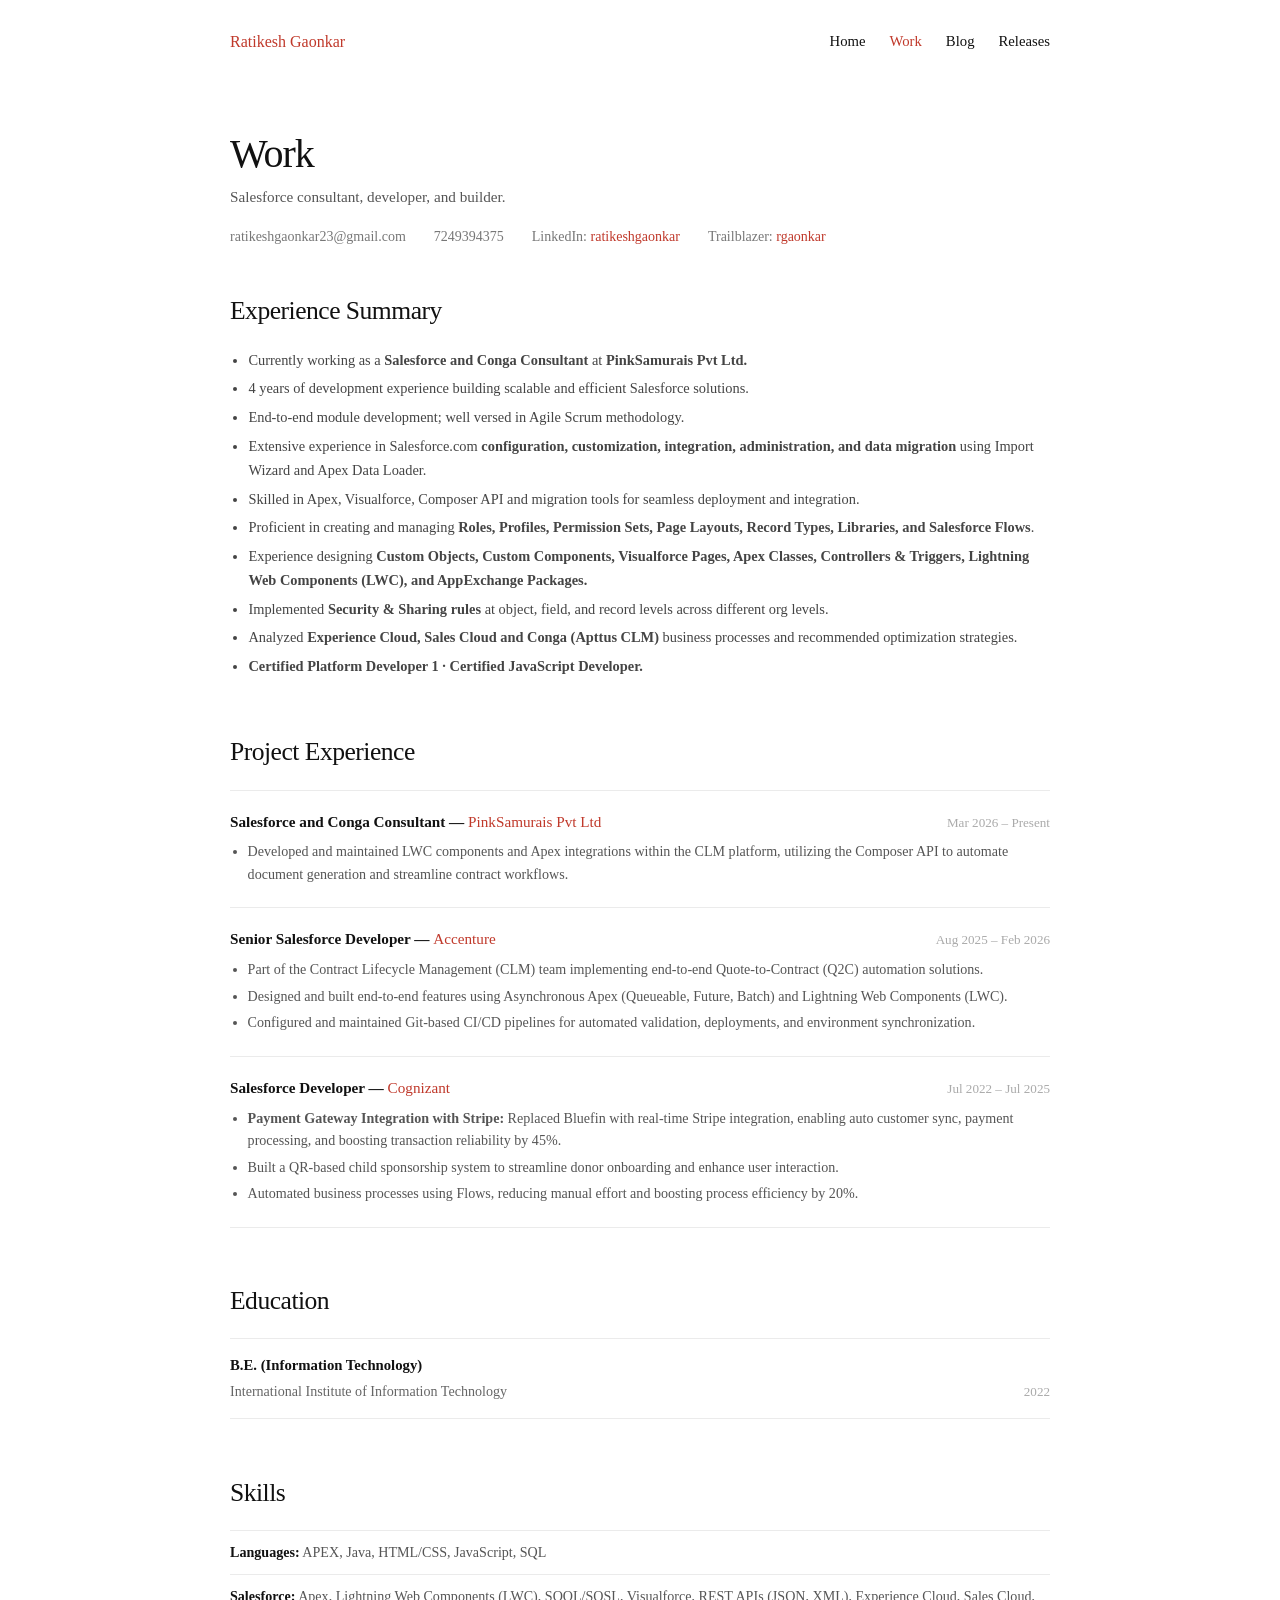
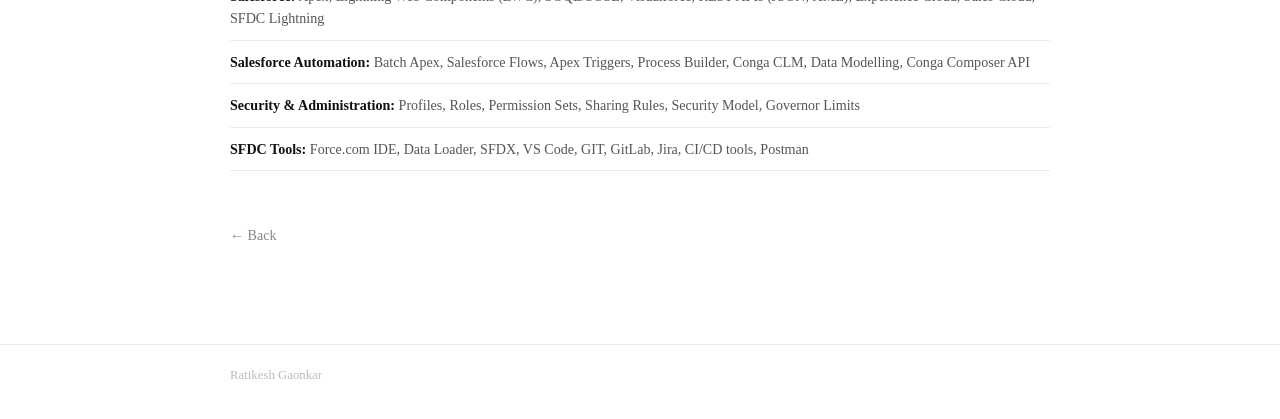
==== commit 6c5a05fe: "Update work.html" ====
--- a/work.html
+++ b/work.html
@@ -10,7 +10,7 @@
 
   <header class="site-header">
     <div class="wrap">
-      <a href="index.html" class="site-logo-text">Ratikesh Gaonkar</a>
+      <a href="index.html" class="site-name">Ratikesh Gaonkar</a>
       <nav class="site-nav">
         <a href="index.html">Home</a>
         <a href="work.html" class="active">Work</a>
@@ -23,7 +23,8 @@
   <main class="page-content">
     <div class="wrap">
 
-      <h1>Work</h1>
+      <h1 class="page-title">Work</h1>
+      <p class="page-intro">Salesforce consultant, developer, and builder.</p>
 
       <!-- Contact -->
       <div class="contact-bar">
@@ -33,26 +34,26 @@
         <span>Trailblazer: <a href="https://trailblazer.salesforce.com/id/rgaonkar" target="_blank" rel="noopener noreferrer">rgaonkar</a></span>
       </div>
 
-      <!-- Experience Summary -->
+      <!-- ── Experience Summary ── -->
       <div class="section-block">
-        <h2>Experience Summary</h2>
+        <h2 class="section-heading">Experience Summary</h2>
         <ul class="summary-list">
           <li>Currently working as a <strong>Salesforce and Conga Consultant</strong> at <strong>PinkSamurais Pvt Ltd.</strong></li>
           <li>4 years of development experience building scalable and efficient Salesforce solutions.</li>
           <li>End-to-end module development; well versed in Agile Scrum methodology.</li>
-          <li>Extensive experience in Salesforce.com setup, <strong>configuration, customization, integration, administration, and data migration</strong> using Import Wizard and Apex Data Loader.</li>
+          <li>Extensive experience in Salesforce.com <strong>configuration, customization, integration, administration, and data migration</strong> using Import Wizard and Apex Data Loader.</li>
           <li>Skilled in Apex, Visualforce, Composer API and migration tools for seamless deployment and integration.</li>
           <li>Proficient in creating and managing <strong>Roles, Profiles, Permission Sets, Page Layouts, Record Types, Libraries, and Salesforce Flows</strong>.</li>
-          <li>Experience designing <strong>Custom Objects, Custom Components, Custom Fields, Visualforce Pages, Apex Classes, Controllers &amp; Triggers, Lightning Web Components (LWC), and AppExchange Packages.</strong></li>
+          <li>Experience designing <strong>Custom Objects, Custom Components, Visualforce Pages, Apex Classes, Controllers &amp; Triggers, Lightning Web Components (LWC), and AppExchange Packages.</strong></li>
           <li>Implemented <strong>Security &amp; Sharing rules</strong> at object, field, and record levels across different org levels.</li>
           <li>Analyzed <strong>Experience Cloud, Sales Cloud and Conga (Apttus CLM)</strong> business processes and recommended optimization strategies.</li>
-          <li><strong>Certified Platform Developer 1, Certified JavaScript Developer.</strong></li>
+          <li><strong>Certified Platform Developer 1 · Certified JavaScript Developer.</strong></li>
         </ul>
       </div>
 
-      <!-- Project Experience -->
+      <!-- ── Project Experience ── -->
       <div class="section-block">
-        <h2>Project Experience</h2>
+        <h2 class="section-heading">Project Experience</h2>
         <ul class="exp-list">
 
           <li>
@@ -72,7 +73,7 @@
             </div>
             <ul class="exp-bullets">
               <li>Part of the Contract Lifecycle Management (CLM) team implementing end-to-end Quote-to-Contract (Q2C) automation solutions.</li>
-              <li>Owned design and build of end-to-end features using Asynchronous Apex (Queueable, Future, Batch) and Lightning Web Components (LWC), delivering scalable CLM platform solutions.</li>
+              <li>Designed and built end-to-end features using Asynchronous Apex (Queueable, Future, Batch) and Lightning Web Components (LWC).</li>
               <li>Configured and maintained Git-based CI/CD pipelines for automated validation, deployments, and environment synchronization.</li>
             </ul>
           </li>
@@ -92,9 +93,9 @@
         </ul>
       </div>
 
-      <!-- Education -->
+      <!-- ── Education ── -->
       <div class="section-block">
-        <h2>Education</h2>
+        <h2 class="section-heading">Education</h2>
         <div class="edu-entry">
           <div class="edu-degree">B.E. (Information Technology)</div>
           <div class="edu-row">
@@ -104,15 +105,15 @@
         </div>
       </div>
 
-      <!-- Skills -->
+      <!-- ── Skills ── -->
       <div class="section-block">
-        <h2>Skills</h2>
+        <h2 class="section-heading">Skills</h2>
         <ul class="skills-list">
           <li><span class="skill-label">Languages:</span> APEX, Java, HTML/CSS, JavaScript, SQL</li>
-          <li><span class="skill-label">Salesforce:</span> Apex, Lightning Web Components (LWC), SOQL/SOSL, Visualforce, REST APIs (JSON, XML), Salesforce Experience Cloud, Salesforce Sales Cloud, SFDC Lightning</li>
+          <li><span class="skill-label">Salesforce:</span> Apex, Lightning Web Components (LWC), SOQL/SOSL, Visualforce, REST APIs (JSON, XML), Experience Cloud, Sales Cloud, SFDC Lightning</li>
           <li><span class="skill-label">Salesforce Automation:</span> Batch Apex, Salesforce Flows, Apex Triggers, Process Builder, Conga CLM, Data Modelling, Conga Composer API</li>
           <li><span class="skill-label">Security &amp; Administration:</span> Profiles, Roles, Permission Sets, Sharing Rules, Security Model, Governor Limits</li>
-          <li><span class="skill-label">SFDC Tools:</span> Force.com IDE, Force.com API tools (Data Loader), SFDX, VS Code, GIT, GitLab, Jira, CI/CD tools, Postman</li>
+          <li><span class="skill-label">SFDC Tools:</span> Force.com IDE, Data Loader, SFDX, VS Code, GIT, GitLab, Jira, CI/CD tools, Postman</li>
         </ul>
       </div>
 
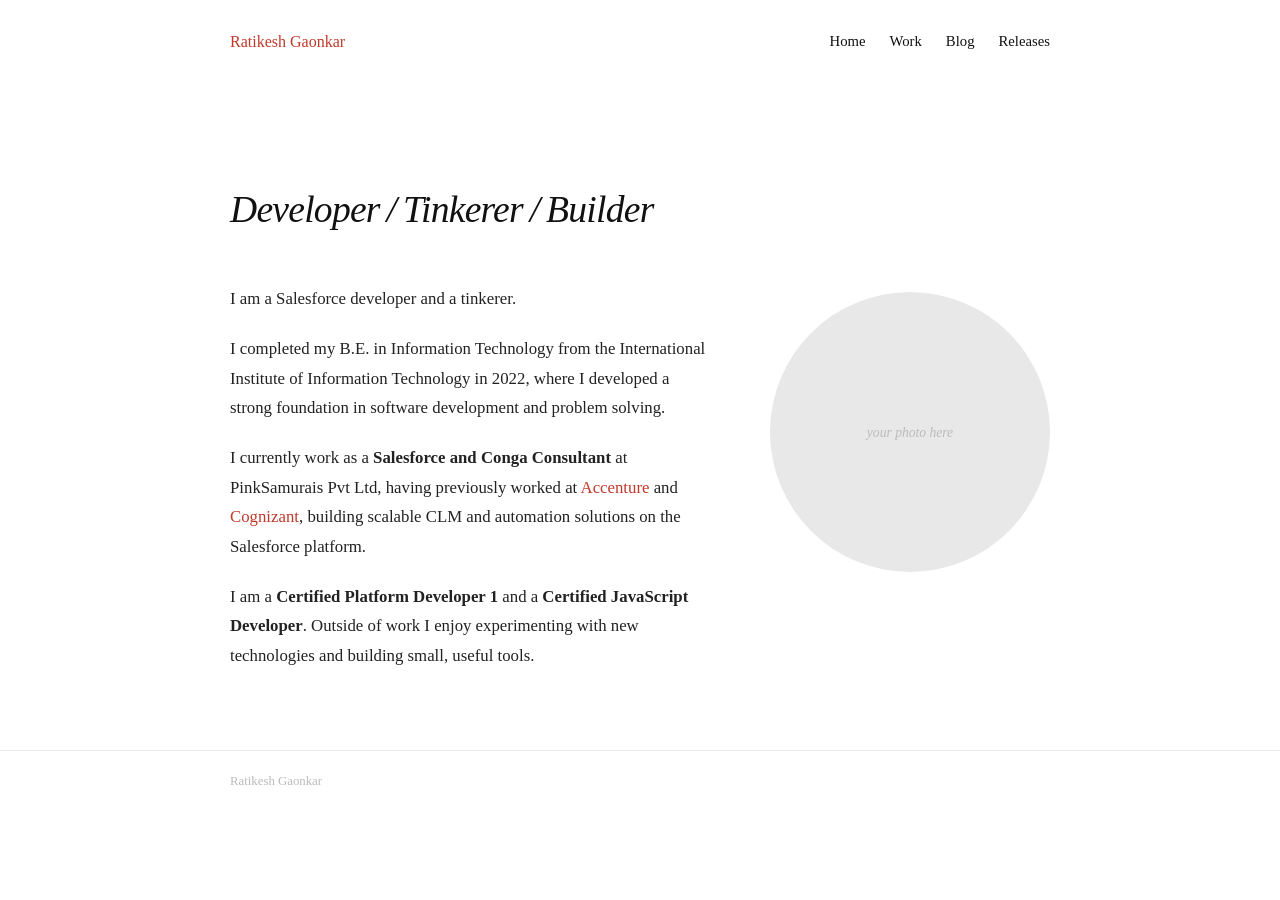
==== commit d8db5005: "Update work.html" ====
--- a/work.html
+++ b/work.html
@@ -3,8 +3,75 @@
 <head>
   <meta charset="UTF-8" />
   <meta name="viewport" content="width=device-width, initial-scale=1" />
-  <title>Work — Ratikesh Gaonkar</title>
+  <title>Ratikesh Gaonkar</title>
   <link rel="stylesheet" href="style.css" />
+  <style>
+    /* ── Home-page specific ── */
+
+    /* Large italic tagline */
+    .home-tagline {
+      font-size: 2.35rem;
+      font-style: italic;
+      font-weight: 400;
+      letter-spacing: -0.02em;
+      color: #111;
+      margin: 56px 0 52px;
+      line-height: 1.2;
+    }
+
+    /* Two-column: text left, photo right */
+    .home-body {
+      display: grid;
+      grid-template-columns: 1fr 280px;
+      gap: 0 60px;
+      align-items: start;
+    }
+
+    .home-text p {
+      font-size: 1.05rem;
+      color: #222;
+      margin: 0 0 1.3rem;
+      line-height: 1.75;
+    }
+
+    .home-text p:last-child { margin-bottom: 0; }
+
+    /* Circular photo */
+    .home-photo {
+      margin-top: 8px;
+    }
+
+    .home-photo img {
+      width: 100%;
+      max-width: 280px;
+      aspect-ratio: 1;
+      border-radius: 50%;
+      object-fit: cover;
+      display: block;
+      filter: grayscale(100%);
+    }
+
+    /* Placeholder circle when no photo */
+    .home-photo-placeholder {
+      width: 280px;
+      height: 280px;
+      border-radius: 50%;
+      background: #e8e8e8;
+      display: flex;
+      align-items: center;
+      justify-content: center;
+      color: #bbb;
+      font-size: 0.85rem;
+      font-style: italic;
+    }
+
+    @media (max-width: 700px) {
+      .home-tagline { font-size: 1.6rem; margin: 36px 0 32px; }
+      .home-body { grid-template-columns: 1fr; }
+      .home-photo { order: -1; margin-bottom: 28px; }
+      .home-photo-placeholder, .home-photo img { width: 160px; height: 160px; max-width: 160px; }
+    }
+  </style>
 </head>
 <body>
 
@@ -13,7 +80,7 @@
       <a href="index.html" class="site-name">Ratikesh Gaonkar</a>
       <nav class="site-nav">
         <a href="index.html">Home</a>
-        <a href="work.html" class="active">Work</a>
+        <a href="work.html">Work</a>
         <a href="blog.html">Blog</a>
         <a href="releases.html">Releases</a>
       </nav>
@@ -23,101 +90,41 @@
   <main class="page-content">
     <div class="wrap">
 
-      <h1 class="page-title">Work</h1>
-      <p class="page-intro">Salesforce consultant, developer, and builder.</p>
+      <!-- Italic tagline -->
+      <p class="home-tagline">Developer&thinsp;/&thinsp;Tinkerer&thinsp;/&thinsp;Builder</p>
 
-      <!-- Contact -->
-      <div class="contact-bar">
-        <span>ratikeshgaonkar23@gmail.com</span>
-        <span>7249394375</span>
-        <span>LinkedIn: <a href="https://linkedin.com/in/ratikeshgaonkar" target="_blank" rel="noopener noreferrer">ratikeshgaonkar</a></span>
-        <span>Trailblazer: <a href="https://trailblazer.salesforce.com/id/rgaonkar" target="_blank" rel="noopener noreferrer">rgaonkar</a></span>
+      <!-- Text + photo -->
+      <div class="home-body">
+
+        <div class="home-text">
+          <p>I am a Salesforce developer and a tinkerer.</p>
+
+          <p>
+            I completed my B.E. in Information Technology from the International
+            Institute of Information Technology in 2022, where I developed a strong
+            foundation in software development and problem solving.
+          </p>
+
+          <p>
+            I currently work as a <strong>Salesforce and Conga Consultant</strong> at
+            PinkSamurais Pvt Ltd, having previously worked at
+            <a href="#">Accenture</a> and <a href="#">Cognizant</a>,
+            building scalable CLM and automation solutions on the Salesforce platform.
+          </p>
+
+          <p>
+            I am a <strong>Certified Platform Developer 1</strong> and a
+            <strong>Certified JavaScript Developer</strong>. Outside of work I enjoy
+            experimenting with new technologies and building small, useful tools.
+          </p>
+        </div>
+
+        <div class="home-photo">
+          <!-- Replace src with your actual photo path -->
+          <div class="home-photo-placeholder">your photo here</div>
+        </div>
+
       </div>
-
-      <!-- ── Experience Summary ── -->
-      <div class="section-block">
-        <h2 class="section-heading">Experience Summary</h2>
-        <ul class="summary-list">
-          <li>Currently working as a <strong>Salesforce and Conga Consultant</strong> at <strong>PinkSamurais Pvt Ltd.</strong></li>
-          <li>4 years of development experience building scalable and efficient Salesforce solutions.</li>
-          <li>End-to-end module development; well versed in Agile Scrum methodology.</li>
-          <li>Extensive experience in Salesforce.com <strong>configuration, customization, integration, administration, and data migration</strong> using Import Wizard and Apex Data Loader.</li>
-          <li>Skilled in Apex, Visualforce, Composer API and migration tools for seamless deployment and integration.</li>
-          <li>Proficient in creating and managing <strong>Roles, Profiles, Permission Sets, Page Layouts, Record Types, Libraries, and Salesforce Flows</strong>.</li>
-          <li>Experience designing <strong>Custom Objects, Custom Components, Visualforce Pages, Apex Classes, Controllers &amp; Triggers, Lightning Web Components (LWC), and AppExchange Packages.</strong></li>
-          <li>Implemented <strong>Security &amp; Sharing rules</strong> at object, field, and record levels across different org levels.</li>
-          <li>Analyzed <strong>Experience Cloud, Sales Cloud and Conga (Apttus CLM)</strong> business processes and recommended optimization strategies.</li>
-          <li><strong>Certified Platform Developer 1 · Certified JavaScript Developer.</strong></li>
-        </ul>
-      </div>
-
-      <!-- ── Project Experience ── -->
-      <div class="section-block">
-        <h2 class="section-heading">Project Experience</h2>
-        <ul class="exp-list">
-
-          <li>
-            <div class="exp-header">
-              <span class="exp-title">Salesforce and Conga Consultant &mdash; <span class="exp-company">PinkSamurais Pvt Ltd</span></span>
-              <span class="exp-date">Mar 2026 – Present</span>
-            </div>
-            <ul class="exp-bullets">
-              <li>Developed and maintained LWC components and Apex integrations within the CLM platform, utilizing the Composer API to automate document generation and streamline contract workflows.</li>
-            </ul>
-          </li>
-
-          <li>
-            <div class="exp-header">
-              <span class="exp-title">Senior Salesforce Developer &mdash; <span class="exp-company">Accenture</span></span>
-              <span class="exp-date">Aug 2025 – Feb 2026</span>
-            </div>
-            <ul class="exp-bullets">
-              <li>Part of the Contract Lifecycle Management (CLM) team implementing end-to-end Quote-to-Contract (Q2C) automation solutions.</li>
-              <li>Designed and built end-to-end features using Asynchronous Apex (Queueable, Future, Batch) and Lightning Web Components (LWC).</li>
-              <li>Configured and maintained Git-based CI/CD pipelines for automated validation, deployments, and environment synchronization.</li>
-            </ul>
-          </li>
-
-          <li>
-            <div class="exp-header">
-              <span class="exp-title">Salesforce Developer &mdash; <span class="exp-company">Cognizant</span></span>
-              <span class="exp-date">Jul 2022 – Jul 2025</span>
-            </div>
-            <ul class="exp-bullets">
-              <li><strong>Payment Gateway Integration with Stripe:</strong> Replaced Bluefin with real-time Stripe integration, enabling auto customer sync, payment processing, and boosting transaction reliability by 45%.</li>
-              <li>Built a QR-based child sponsorship system to streamline donor onboarding and enhance user interaction.</li>
-              <li>Automated business processes using Flows, reducing manual effort and boosting process efficiency by 20%.</li>
-            </ul>
-          </li>
-
-        </ul>
-      </div>
-
-      <!-- ── Education ── -->
-      <div class="section-block">
-        <h2 class="section-heading">Education</h2>
-        <div class="edu-entry">
-          <div class="edu-degree">B.E. (Information Technology)</div>
-          <div class="edu-row">
-            <span class="edu-school">International Institute of Information Technology</span>
-            <span class="edu-year">2022</span>
-          </div>
-        </div>
-      </div>
-
-      <!-- ── Skills ── -->
-      <div class="section-block">
-        <h2 class="section-heading">Skills</h2>
-        <ul class="skills-list">
-          <li><span class="skill-label">Languages:</span> APEX, Java, HTML/CSS, JavaScript, SQL</li>
-          <li><span class="skill-label">Salesforce:</span> Apex, Lightning Web Components (LWC), SOQL/SOSL, Visualforce, REST APIs (JSON, XML), Experience Cloud, Sales Cloud, SFDC Lightning</li>
-          <li><span class="skill-label">Salesforce Automation:</span> Batch Apex, Salesforce Flows, Apex Triggers, Process Builder, Conga CLM, Data Modelling, Conga Composer API</li>
-          <li><span class="skill-label">Security &amp; Administration:</span> Profiles, Roles, Permission Sets, Sharing Rules, Security Model, Governor Limits</li>
-          <li><span class="skill-label">SFDC Tools:</span> Force.com IDE, Data Loader, SFDX, VS Code, GIT, GitLab, Jira, CI/CD tools, Postman</li>
-        </ul>
-      </div>
-
-      <p><a href="index.html" class="back-link">← Back</a></p>
 
     </div>
   </main>
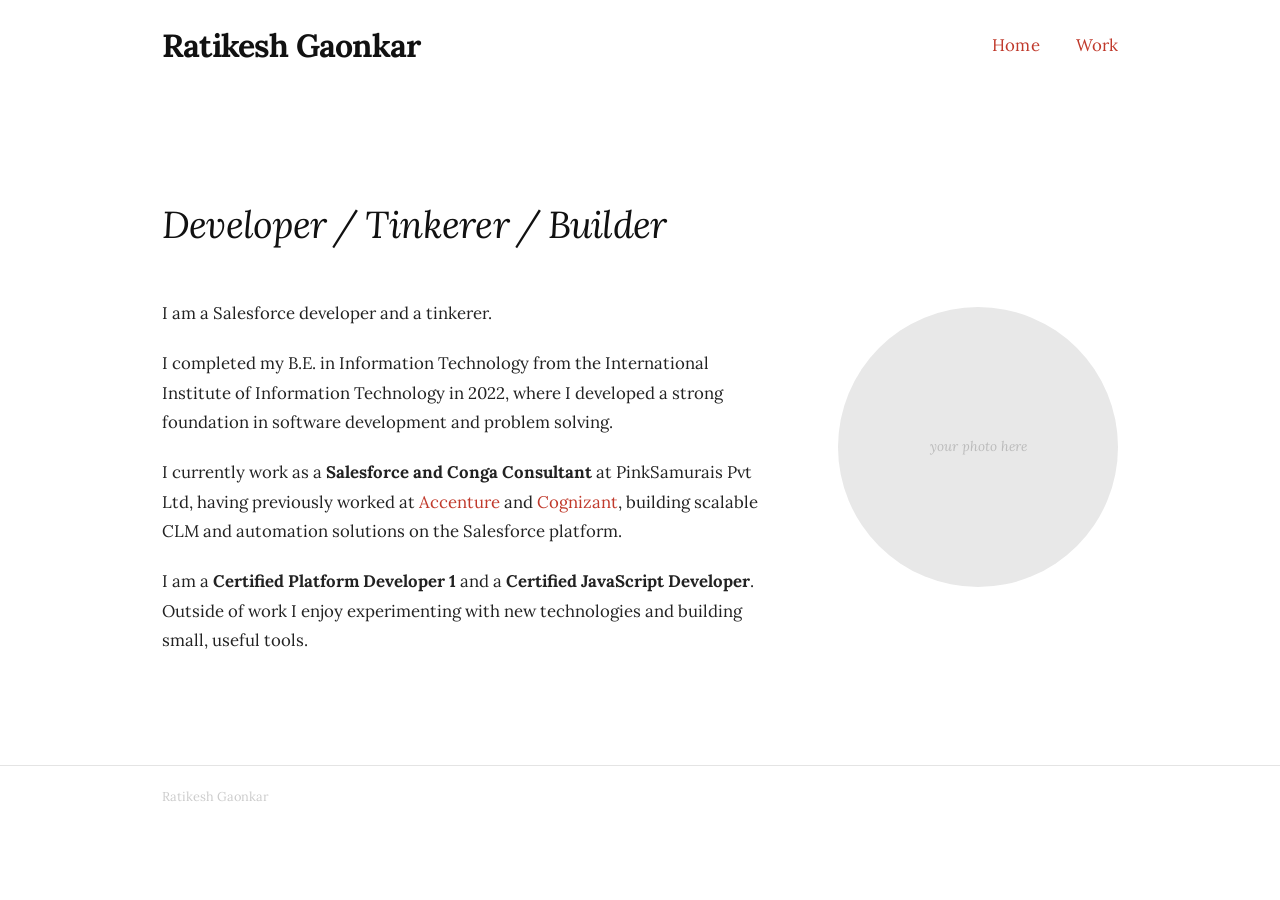
==== commit 8dc40504: "Update work.html" ====
--- a/work.html
+++ b/work.html
@@ -81,8 +81,6 @@
       <nav class="site-nav">
         <a href="index.html">Home</a>
         <a href="work.html">Work</a>
-        <a href="blog.html">Blog</a>
-        <a href="releases.html">Releases</a>
       </nav>
     </div>
   </header>
--- a/style.css
+++ b/style.css
@@ -1,44 +1,45 @@
-/* ─── Reset ─── */
+/* ── Google Fonts: Lora (body serif) + nothing extra needed ── */
+@import url('https://fonts.googleapis.com/css2?family=Lora:ital,wght@0,400;0,600;0,700;1,400;1,600&display=swap');
+
+/* ── Reset ── */
 *, *::before, *::after { box-sizing: border-box; }
 
 body {
   margin: 0;
   padding: 0;
-  font-family: Georgia, "Times New Roman", serif;
-  font-size: 16px;
-  line-height: 1.7;
-  color: #333;
+  /* Lora is the closest match to nadh.in's serif — elegant, literary */
+  font-family: 'Lora', Georgia, "Times New Roman", serif;
+  font-size: 19px;           /* body text is noticeably large in the screenshot */
+  line-height: 1.75;
+  color: #1a1a1a;
   background: #fff;
   -webkit-font-smoothing: antialiased;
-}
-
-a {
-  color: #c0392b;
-  text-decoration: none;
-}
-a:hover {
-  text-decoration: underline;
-}
+  -moz-osx-font-smoothing: grayscale;
+}
+
+a { color: #c0392b; text-decoration: none; }
+a:hover { text-decoration: underline; }
 
 code {
   font-family: "Courier New", Courier, monospace;
-  font-size: 0.9em;
+  font-size: 0.88em;
   background: #f5f5f5;
   padding: 1px 4px;
   border-radius: 2px;
 }
 
-/* ─── Layout wrapper ─── */
+/* ── Outer wrap ── */
 .wrap {
-  max-width: 900px;
+  max-width: 1060px;
   margin: 0 auto;
-  padding: 0 40px;
-}
-
-/* ─── Site header ─── */
+  padding: 0 52px;
+}
+
+/* ════════════════════════════════════
+   HEADER  —  large name left · nav right
+   ════════════════════════════════════ */
 .site-header {
-  padding: 28px 0 20px;
-  margin-bottom: 8px;
+  padding: 30px 0 24px;
 }
 
 .site-header .wrap {
@@ -47,244 +48,266 @@
   justify-content: space-between;
 }
 
-.site-logo {
-  display: block;
+/*
+  Site name: screenshot shows very large, heavy black text
+  ~2rem, weight 800, tight letter-spacing
+*/
+.site-name {
+  font-family: 'Lora', Georgia, serif;
+  font-size: 2rem;
+  font-weight: 700;
+  letter-spacing: -0.025em;
+  color: #111;
+  text-decoration: none;
   line-height: 1;
 }
-
-.site-logo img {
-  height: 28px;
-  width: auto;
-  display: block;
-}
-
-/* Fallback text logo when no image */
-.site-logo-text {
-  font-size: 1.1rem;
-  font-weight: 700;
-  color: #111;
-  text-decoration: none;
-  letter-spacing: -0.01em;
-}
-.site-logo-text:hover { text-decoration: none; color: #111; }
-
-/* ─── Main nav ─── */
+.site-name:hover { text-decoration: none; color: #111; }
+
+/* Nav links: screenshot shows ~1.05rem, normal weight, generous gap */
 .site-nav {
   display: flex;
-  gap: 24px;
+  align-items: center;
+  gap: 36px;
 }
 
 .site-nav a {
-  font-size: 0.92rem;
-  font-family: Georgia, serif;
-  color: #111;
+  font-family: 'Lora', Georgia, serif;
+  font-size: 1.05rem;
+  font-weight: 400;
+  color: #c0392b;
   text-decoration: none;
+  letter-spacing: 0.005em;
+}
+
+/* Active = bold black */
+.site-nav a.active {
+  color: #111;
+  font-weight: 700;
+}
+
+.site-nav a:hover { text-decoration: underline; }
+
+/* ════════════════════════════════════
+   PAGE CONTENT
+   ════════════════════════════════════ */
+.page-content {
+  padding: 60px 0 110px;
+}
+
+/* ── Big light page title ── */
+h1.page-title {
+  font-family: 'Lora', Georgia, serif;
+  font-size: 3.2rem;
   font-weight: 400;
-}
-
-.site-nav a:hover,
-.site-nav a.active {
-  color: #c0392b;
-}
-
-/* ─── Page content ─── */
-.page-content {
-  padding: 48px 0 80px;
-}
-
-/* ─── Typography ─── */
-h1 {
-  font-size: 2.5rem;
-  font-weight: 400;
-  letter-spacing: -0.025em;
+  letter-spacing: -0.03em;
+  line-height: 1.1;
+  color: #111;
   margin: 0 0 0.4rem 0;
-  line-height: 1.15;
-  color: #111;
-}
-
-h2 {
-  font-size: 1.6rem;
+}
+
+/* Intro paragraph under page title */
+p.page-intro {
+  font-size: 1.05rem;
+  color: #555;
+  margin: 0 0 3.8rem 0;
+}
+
+/* ── Section heading h2 ── */
+h2.section-heading {
+  font-family: 'Lora', Georgia, serif;
+  font-size: 2.1rem;
   font-weight: 400;
   letter-spacing: -0.02em;
-  margin: 2.5rem 0 1rem 0;
-  color: #111;
-}
-
-h2 a {
+  color: #111;
+  margin: 0 0 1.4rem 0;
+  line-height: 1.2;
+}
+
+h2.section-heading a {
   color: #c0392b;
   text-decoration: underline;
-  text-underline-offset: 3px;
-}
-
-p {
-  margin: 0 0 1rem 0;
-  font-size: 0.95rem;
-  color: #555;
-}
-
-/* ─── GitHub project list (3-col grid) ─── */
-.gh-list {
+  text-underline-offset: 4px;
+  font-size: inherit;
+}
+
+/* ════════════════════════════════════
+   3-COLUMN PROJECT ROW LIST
+   ════════════════════════════════════ */
+.proj-list {
   list-style: none;
   padding: 0;
-  margin: 0 0 3rem 0;
-}
-
-.gh-list li {
+  margin: 0 0 4rem 0;
+}
+
+.proj-list li {
   display: grid;
-  grid-template-columns: 90px 160px 1fr;
-  gap: 0 0;
-  padding: 11px 0;
-  border-top: 1px solid #ebebeb;
+  grid-template-columns: 115px 200px 1fr;
   align-items: start;
-}
-
-.gh-list li:last-child {
-  border-bottom: 1px solid #ebebeb;
-}
-
-.gh-date {
-  font-size: 0.85rem;
+  padding: 17px 0;
+  border-top: 1px solid #e4e4e4;
+}
+
+.proj-list li:last-child {
+  border-bottom: 1px solid #e4e4e4;
+}
+
+.proj-date {
+  font-size: 0.95rem;
   color: #aaa;
-  padding-top: 1px;
-  white-space: nowrap;
-}
-
-.gh-name a {
-  font-size: 0.9rem;
+  padding-top: 2px;
+  font-style: normal;
+}
+
+.proj-name a {
+  font-size: 1rem;
   color: #c0392b;
   text-decoration: underline;
   text-underline-offset: 2px;
 }
-
-.gh-name a:hover { color: #96281b; }
-
-.gh-desc {
-  font-size: 0.9rem;
-  color: #444;
-  line-height: 1.55;
-}
-
-/* ─── Work / experience sections ─── */
-.section-block {
-  margin-bottom: 3.2rem;
-}
+.proj-name a:hover { color: #96281b; }
+
+.proj-desc {
+  font-size: 1rem;
+  color: #333;
+  line-height: 1.65;
+}
+
+/* ════════════════════════════════════
+   WORK PAGE — experience / resume
+   ════════════════════════════════════ */
+.section-block { margin-bottom: 3.6rem; }
 
 /* Contact bar */
 .contact-bar {
   display: flex;
   flex-wrap: wrap;
   gap: 4px 28px;
-  margin-bottom: 2.5rem;
-  font-size: 0.875rem;
-  color: #777;
-  font-family: Georgia, serif;
+  margin-bottom: 3rem;
+  font-size: 0.92rem;
+  color: #888;
 }
 .contact-bar a { color: #c0392b; }
 
 /* Summary bullets */
-.summary-list {
-  list-style: disc;
-  padding-left: 1.15rem;
-  margin: 0;
-}
-.summary-list li {
-  font-size: 0.9rem;
-  color: #444;
-  margin-bottom: 5px;
-  line-height: 1.65;
-}
-
-/* Experience entries */
+.summary-list { list-style: disc; padding-left: 1.2rem; margin: 0; }
+.summary-list li { font-size: 0.96rem; color: #444; margin-bottom: 6px; line-height: 1.7; }
+
+/* Experience list */
 .exp-list { list-style: none; padding: 0; margin: 0; }
-.exp-list > li { padding: 18px 0; border-top: 1px solid #ebebeb; }
-.exp-list > li:last-child { border-bottom: 1px solid #ebebeb; }
+.exp-list > li { padding: 20px 0; border-top: 1px solid #e4e4e4; }
+.exp-list > li:last-child { border-bottom: 1px solid #e4e4e4; }
 
 .exp-header {
   display: flex;
   justify-content: space-between;
   align-items: baseline;
   gap: 12px;
+  flex-wrap: wrap;
   margin-bottom: 5px;
-  flex-wrap: wrap;
-}
-
-.exp-title { font-size: 0.95rem; font-weight: 700; color: #111; }
+}
+.exp-title { font-size: 1rem; font-weight: 700; color: #111; }
 .exp-company { color: #c0392b; font-weight: 400; }
-.exp-date { font-size: 0.82rem; color: #aaa; white-space: nowrap; flex-shrink: 0; }
-
-.exp-bullets { margin: 6px 0 0 0; padding: 0 0 0 1.1rem; list-style: disc; }
-.exp-bullets li { font-size: 0.88rem; color: #555; margin-bottom: 4px; line-height: 1.6; }
+.exp-date { font-size: 0.86rem; color: #aaa; white-space: nowrap; }
+
+.exp-bullets { margin: 7px 0 0; padding-left: 1.15rem; list-style: disc; }
+.exp-bullets li { font-size: 0.93rem; color: #555; margin-bottom: 5px; line-height: 1.65; }
 
 /* Education */
-.edu-entry { padding: 14px 0; border-top: 1px solid #ebebeb; border-bottom: 1px solid #ebebeb; }
-.edu-degree { font-size: 0.92rem; font-weight: 600; color: #111; }
-.edu-row { display: flex; justify-content: space-between; align-items: baseline; margin-top: 2px; }
-.edu-school { font-size: 0.88rem; color: #666; }
-.edu-year { font-size: 0.82rem; color: #aaa; }
+.edu-entry { padding: 16px 0; border-top: 1px solid #e4e4e4; border-bottom: 1px solid #e4e4e4; }
+.edu-degree { font-size: 0.96rem; font-weight: 600; color: #111; }
+.edu-row { display: flex; justify-content: space-between; align-items: baseline; margin-top: 3px; }
+.edu-school { font-size: 0.92rem; color: #666; }
+.edu-year { font-size: 0.86rem; color: #aaa; }
 
 /* Skills */
 .skills-list { list-style: none; padding: 0; margin: 0; }
-.skills-list li { padding: 10px 0; border-top: 1px solid #ebebeb; font-size: 0.88rem; color: #555; line-height: 1.6; }
-.skills-list li:last-child { border-bottom: 1px solid #ebebeb; }
+.skills-list li {
+  padding: 11px 0;
+  border-top: 1px solid #e4e4e4;
+  font-size: 0.93rem;
+  color: #555;
+  line-height: 1.65;
+}
+.skills-list li:last-child { border-bottom: 1px solid #e4e4e4; }
 .skill-label { font-weight: 700; color: #111; }
 
-/* ─── Home page ─── */
-.home-name {
-  font-size: 2.5rem;
+/* ════════════════════════════════════
+   HOME PAGE
+   ════════════════════════════════════ */
+
+/*
+  Tagline: italic, light, large — matches the cursive-feeling
+  "Developer / Tinkerer / Absurdist" in the screenshot
+  ~2.3rem, italic, weight 400
+*/
+.home-tagline {
+  font-family: 'Lora', Georgia, serif;
+  font-size: 2.3rem;
+  font-style: italic;
   font-weight: 400;
-  letter-spacing: -0.025em;
-  margin: 0 0 0.8rem 0;
-  color: #111;
-}
-
-.home-subtitle {
-  font-size: 0.95rem;
-  color: #666;
-  max-width: 500px;
-  margin: 0 0 2rem 0;
-  line-height: 1.7;
-}
-
-.home-nav {
-  display: flex;
-  gap: 18px;
-}
-
-.home-nav a {
-  font-size: 0.92rem;
-  font-weight: 600;
-  color: #111;
-  text-decoration: none;
-}
-
-.home-nav a:hover { text-decoration: underline; }
-
-/* ─── Back link ─── */
-.back-link { font-size: 0.88rem; color: #888; }
+  letter-spacing: -0.015em;
+  color: #111;
+  margin: 60px 0 56px;
+  line-height: 1.2;
+}
+
+/* Two-column: text left, photo right */
+.home-body {
+  display: grid;
+  grid-template-columns: 1fr 300px;
+  gap: 0 64px;
+  align-items: start;
+}
+
+/* Body paragraphs — 19px base, generous line-height */
+.home-text p {
+  font-size: 1rem;       /* inherits 19px base */
+  color: #1a1a1a;
+  margin: 0 0 1.4rem;
+  line-height: 1.78;
+}
+.home-text p:last-child { margin-bottom: 0; }
+
+/* Circular photo — right column */
+.home-photo { margin-top: 4px; }
+
+.home-photo img {
+  width: 100%;
+  max-width: 300px;
+  aspect-ratio: 1;
+  border-radius: 50%;
+  object-fit: cover;
+  object-position: center top;   /* keep face in frame */
+  display: block;
+  filter: grayscale(100%);
+}
+
+/* Back link */
+.back-link { font-size: 0.9rem; color: #aaa; }
 .back-link:hover { color: #333; text-decoration: underline; }
 
-/* ─── Footer ─── */
+/* Footer */
 .site-footer {
-  border-top: 1px solid #ebebeb;
+  border-top: 1px solid #e4e4e4;
   padding: 20px 0 32px;
   font-size: 0.8rem;
-  color: #bbb;
-}
-
-/* ─── Responsive ─── */
-@media (max-width: 600px) {
-  .wrap { padding: 0 18px; }
-
-  .site-header .wrap { flex-direction: column; align-items: flex-start; gap: 10px; }
-
-  h1, .home-name { font-size: 1.9rem; }
-  h2 { font-size: 1.25rem; }
-
-  .gh-list li {
-    grid-template-columns: 75px 1fr;
-    grid-template-rows: auto auto;
-  }
-  .gh-desc { grid-column: 2; }
-
+  color: #ccc;
+}
+
+/* ── Responsive ── */
+@media (max-width: 720px) {
+  .wrap { padding: 0 20px; }
+  .site-header .wrap { flex-direction: column; align-items: flex-start; gap: 14px; }
+  .site-name { font-size: 1.5rem; }
+  .site-nav { gap: 20px; }
+  .site-nav a { font-size: 0.95rem; }
+  h1.page-title { font-size: 2.2rem; }
+  h2.section-heading { font-size: 1.5rem; }
+  .home-tagline { font-size: 1.6rem; margin: 36px 0 36px; }
+  .home-body { grid-template-columns: 1fr; }
+  .home-photo { order: -1; margin-bottom: 28px; }
+  .home-photo img { max-width: 180px; }
+  .proj-list li { grid-template-columns: 82px 1fr; grid-template-rows: auto auto; }
+  .proj-desc { grid-column: 2; }
   .exp-header { flex-direction: column; gap: 2px; }
 }
